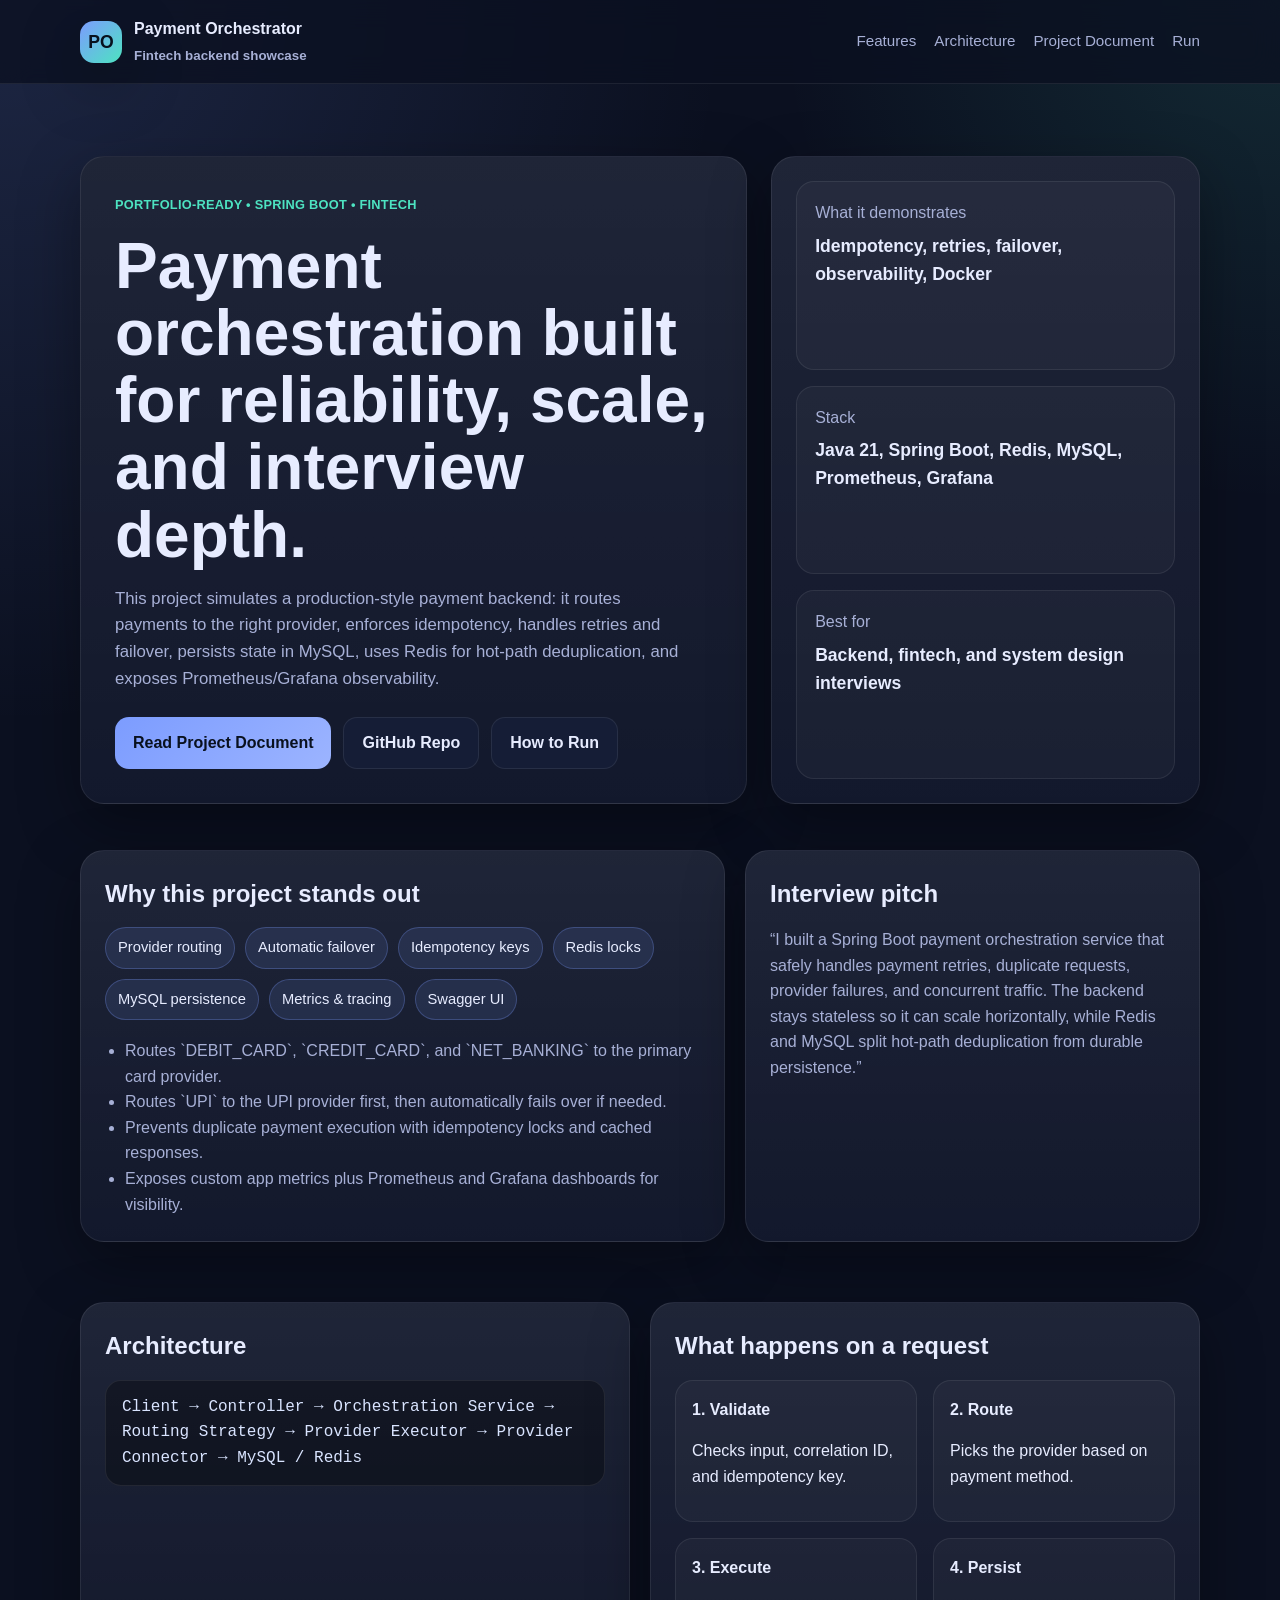
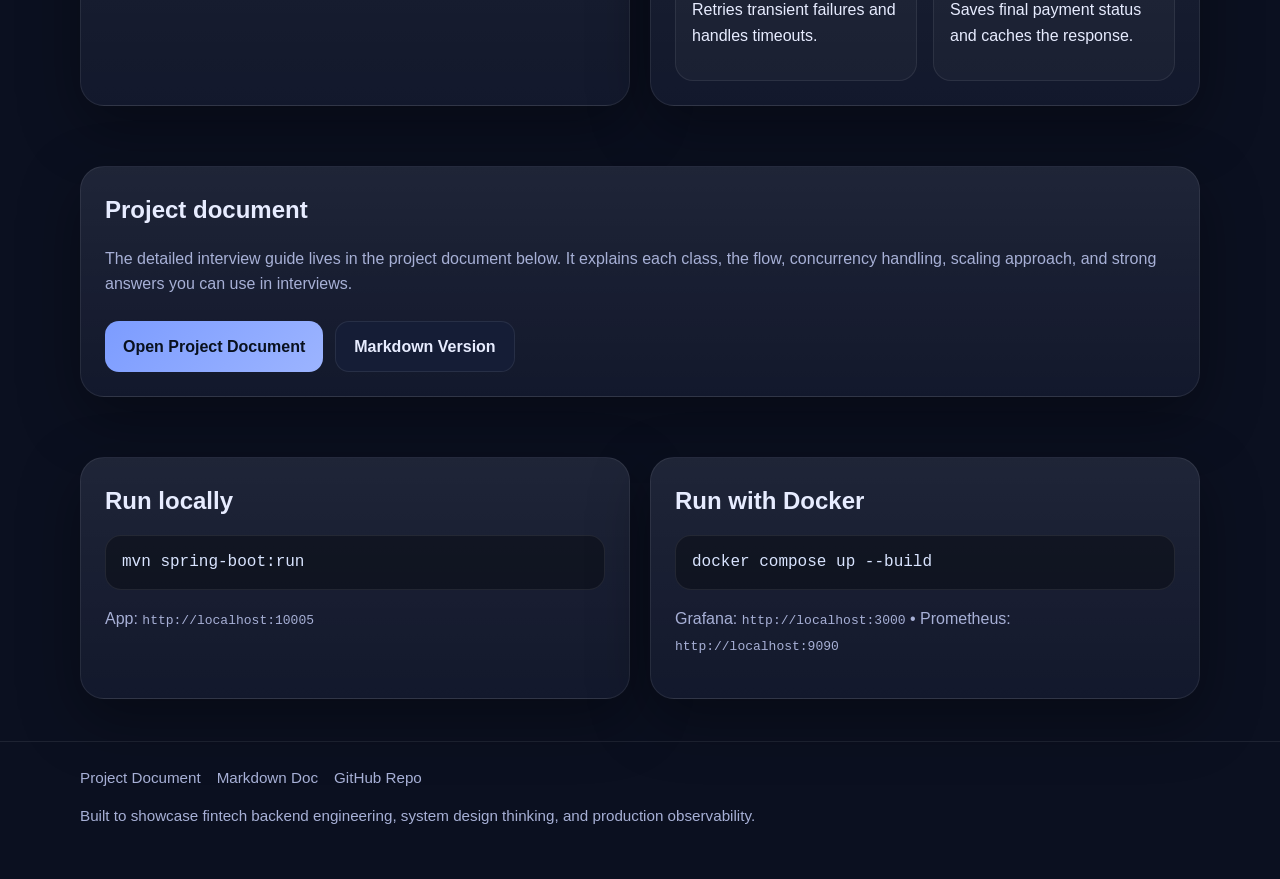
==== docs/index.html @ 06755f0e "changes" ====
<!doctype html>
<html lang="en">
  <head>
    <meta charset="utf-8" />
    <meta name="viewport" content="width=device-width, initial-scale=1" />
    <title>Payment Orchestrator | Spring Boot Fintech Backend</title>
    <meta
      name="description"
      content="A portfolio-ready payment orchestration backend with idempotency, routing, retries, Redis, MySQL, Prometheus, and Grafana." />
    <link rel="stylesheet" href="./assets/site.css" />
  </head>
  <body>
    <header class="topbar">
      <div class="container topbar-inner">
        <div class="brand">
          <div class="brand-badge">PO</div>
          <div>
            <div>Payment Orchestrator</div>
            <small style="color: var(--muted)">Fintech backend showcase</small>
          </div>
        </div>
        <nav class="nav">
          <a href="#features">Features</a>
          <a href="#architecture">Architecture</a>
          <a href="#document">Project Document</a>
          <a href="#run">Run</a>
        </nav>
      </div>
    </header>

    <main>
      <section class="hero">
        <div class="container hero-grid">
          <div class="hero-card">
            <div class="eyebrow">Portfolio-ready • Spring Boot • Fintech</div>
            <h1>
              Payment orchestration built for reliability, scale, and interview
              depth.
            </h1>
            <p class="lead">
              This project simulates a production-style payment backend: it
              routes payments to the right provider, enforces idempotency,
              handles retries and failover, persists state in MySQL, uses Redis
              for hot-path deduplication, and exposes Prometheus/Grafana
              observability.
            </p>
            <div class="cta-row">
              <a class="btn primary" href="./project-document.html"
                >Read Project Document</a
              >
              <a
                class="btn"
                href="https://github.com/<your-username>/payment-orchestrator"
                target="_blank"
                rel="noreferrer"
                >GitHub Repo</a
              >
              <a class="btn" href="#run">How to Run</a>
            </div>
          </div>
          <aside class="side-card metrics">
            <div class="metric">
              <span style="color: var(--muted)">What it demonstrates</span>
              <strong
                >Idempotency, retries, failover, observability, Docker</strong
              >
            </div>
            <div class="metric">
              <span style="color: var(--muted)">Stack</span>
              <strong
                >Java 21, Spring Boot, Redis, MySQL, Prometheus, Grafana</strong
              >
            </div>
            <div class="metric">
              <span style="color: var(--muted)">Best for</span>
              <strong>Backend, fintech, and system design interviews</strong>
            </div>
          </aside>
        </div>
      </section>

      <section class="section" id="features">
        <div class="container section-grid">
          <div class="section-card span-7">
            <h2>Why this project stands out</h2>
            <div class="pill-row">
              <span class="pill">Provider routing</span>
              <span class="pill">Automatic failover</span>
              <span class="pill">Idempotency keys</span>
              <span class="pill">Redis locks</span>
              <span class="pill">MySQL persistence</span>
              <span class="pill">Metrics & tracing</span>
              <span class="pill">Swagger UI</span>
            </div>
            <ul class="list" style="margin-top: 18px">
              <li>
                Routes `DEBIT_CARD`, `CREDIT_CARD`, and `NET_BANKING` to the
                primary card provider.
              </li>
              <li>
                Routes `UPI` to the UPI provider first, then automatically fails
                over if needed.
              </li>
              <li>
                Prevents duplicate payment execution with idempotency locks and
                cached responses.
              </li>
              <li>
                Exposes custom app metrics plus Prometheus and Grafana
                dashboards for visibility.
              </li>
            </ul>
          </div>
          <div class="section-card span-5">
            <h2>Interview pitch</h2>
            <p style="color: var(--muted); margin-top: 0">
              “I built a Spring Boot payment orchestration service that safely
              handles payment retries, duplicate requests, provider failures,
              and concurrent traffic. The backend stays stateless so it can
              scale horizontally, while Redis and MySQL split hot-path
              deduplication from durable persistence.”
            </p>
          </div>
        </div>
      </section>

      <section class="section" id="architecture">
        <div class="container section-grid">
          <div class="section-card span-6">
            <h2>Architecture</h2>
            <div class="code">
              Client → Controller → Orchestration Service → Routing Strategy →
              Provider Executor → Provider Connector → MySQL / Redis
            </div>
          </div>
          <div class="section-card span-6">
            <h2>What happens on a request</h2>
            <div class="grid-two">
              <div class="step">
                <h3>1. Validate</h3>
                <p>Checks input, correlation ID, and idempotency key.</p>
              </div>
              <div class="step">
                <h3>2. Route</h3>
                <p>Picks the provider based on payment method.</p>
              </div>
              <div class="step">
                <h3>3. Execute</h3>
                <p>Retries transient failures and handles timeouts.</p>
              </div>
              <div class="step">
                <h3>4. Persist</h3>
                <p>Saves final payment status and caches the response.</p>
              </div>
            </div>
          </div>
        </div>
      </section>

      <section class="section" id="document">
        <div class="container section-grid">
          <div class="section-card span-12">
            <h2>Project document</h2>
            <p style="color: var(--muted)">
              The detailed interview guide lives in the project document below.
              It explains each class, the flow, concurrency handling, scaling
              approach, and strong answers you can use in interviews.
            </p>
            <div class="cta-row">
              <a class="btn primary" href="./project-document.html"
                >Open Project Document</a
              >
              <a
                class="btn"
                href="./project-document.md"
                target="_blank"
                rel="noreferrer"
                >Markdown Version</a
              >
            </div>
          </div>
        </div>
      </section>

      <section class="section" id="run">
        <div class="container section-grid">
          <div class="section-card span-6">
            <h2>Run locally</h2>
            <div class="code">mvn spring-boot:run</div>
            <p style="color: var(--muted)">
              App: <code>http://localhost:10005</code>
            </p>
          </div>
          <div class="section-card span-6">
            <h2>Run with Docker</h2>
            <div class="code">docker compose up --build</div>
            <p style="color: var(--muted)">
              Grafana: <code>http://localhost:3000</code> • Prometheus:
              <code>http://localhost:9090</code>
            </p>
          </div>
        </div>
      </section>
    </main>

    <footer class="footer">
      <div class="container">
        <div class="footer-links">
          <a href="./project-document.html">Project Document</a>
          <a href="./project-document.md">Markdown Doc</a>
          <a
            href="https://github.com/<your-username>/payment-orchestrator"
            target="_blank"
            rel="noreferrer"
            >GitHub Repo</a
          >
        </div>
        <p style="margin-top: 14px">
          Built to showcase fintech backend engineering, system design thinking,
          and production observability.
        </p>
      </div>
    </footer>
  </body>
</html>
---- docs/assets/site.css ----
:root {
  color-scheme: dark;
  --bg: #0b1020;
  --panel: #11172b;
  --panel-2: #151d36;
  --text: #e7ecff;
  --muted: #a7b0d6;
  --accent: #7c9cff;
  --accent-2: #4de3c1;
  --border: rgba(255, 255, 255, 0.08);
  --shadow: 0 20px 60px rgba(0, 0, 0, 0.35);
}

* {
  box-sizing: border-box;
}

html {
  scroll-behavior: smooth;
}

body {
  margin: 0;
  font-family: Inter, Segoe UI, Arial, sans-serif;
  background:
    radial-gradient(circle at top left, rgba(124, 156, 255, 0.16), transparent 26%),
    radial-gradient(circle at top right, rgba(77, 227, 193, 0.12), transparent 18%),
    var(--bg);
  color: var(--text);
  line-height: 1.6;
}

a {
  color: inherit;
  text-decoration: none;
}

.container {
  width: min(1120px, calc(100% - 32px));
  margin: 0 auto;
}

.topbar {
  position: sticky;
  top: 0;
  z-index: 10;
  backdrop-filter: blur(14px);
  background: rgba(11, 16, 32, 0.78);
  border-bottom: 1px solid var(--border);
}

.topbar-inner {
  display: flex;
  justify-content: space-between;
  align-items: center;
  gap: 16px;
  padding: 16px 0;
}

.brand {
  display: flex;
  align-items: center;
  gap: 12px;
  font-weight: 800;
}

.brand-badge {
  width: 42px;
  height: 42px;
  border-radius: 14px;
  display: grid;
  place-items: center;
  background: linear-gradient(135deg, var(--accent), var(--accent-2));
  color: #07111d;
  font-size: 1.1rem;
  box-shadow: var(--shadow);
}

.nav {
  display: flex;
  gap: 18px;
  flex-wrap: wrap;
  justify-content: flex-end;
  color: var(--muted);
  font-size: 0.95rem;
}

.hero {
  padding: 72px 0 28px;
}

.hero-grid {
  display: grid;
  grid-template-columns: 1.4fr 0.9fr;
  gap: 24px;
  align-items: stretch;
}

.hero-card,
.side-card,
.section-card {
  background: linear-gradient(180deg, rgba(255,255,255,0.06), transparent 110%), var(--panel);
  border: 1px solid var(--border);
  border-radius: 24px;
  box-shadow: var(--shadow);
}

.hero-card {
  padding: 34px;
}

.eyebrow {
  display: inline-flex;
  gap: 10px;
  align-items: center;
  color: var(--accent-2);
  font-weight: 700;
  letter-spacing: 0.02em;
  text-transform: uppercase;
  font-size: 0.8rem;
}

h1 {
  margin: 16px 0 12px;
  font-size: clamp(2.4rem, 5vw, 4.8rem);
  line-height: 1.05;
}

.lead {
  font-size: 1.05rem;
  color: var(--muted);
  max-width: 62ch;
}

.cta-row {
  display: flex;
  flex-wrap: wrap;
  gap: 12px;
  margin-top: 24px;
}

.btn {
  display: inline-flex;
  align-items: center;
  justify-content: center;
  padding: 12px 18px;
  border-radius: 14px;
  border: 1px solid var(--border);
  background: var(--panel-2);
  color: var(--text);
  font-weight: 700;
}

.btn.primary {
  background: linear-gradient(135deg, var(--accent), #9cb4ff);
  color: #09111f;
  border: 0;
}

.metrics {
  display: grid;
  gap: 16px;
  padding: 24px;
}

.metric {
  padding: 18px;
  border-radius: 18px;
  background: rgba(255,255,255,0.03);
  border: 1px solid var(--border);
}

.metric strong {
  display: block;
  font-size: 1.1rem;
  margin-top: 6px;
}

.section {
  padding: 18px 0 42px;
}

.section-grid {
  display: grid;
  grid-template-columns: repeat(12, 1fr);
  gap: 20px;
}

.section-card {
  padding: 24px;
}

.span-7 { grid-column: span 7; }
.span-5 { grid-column: span 5; }
.span-6 { grid-column: span 6; }
.span-12 { grid-column: span 12; }

.section h2 {
  margin: 0 0 14px;
  font-size: 1.5rem;
}

.pill-row {
  display: flex;
  flex-wrap: wrap;
  gap: 10px;
}

.pill {
  padding: 8px 12px;
  border-radius: 999px;
  background: rgba(124,156,255,0.12);
  border: 1px solid rgba(124,156,255,0.28);
  color: var(--text);
  font-size: 0.92rem;
}

.list {
  margin: 0;
  padding-left: 20px;
  color: var(--muted);
}

.grid-two {
  display: grid;
  grid-template-columns: repeat(2, minmax(0, 1fr));
  gap: 16px;
}

.step {
  padding: 16px;
  border: 1px solid var(--border);
  border-radius: 18px;
  background: rgba(255,255,255,0.03);
}

.step h3 {
  margin: 0 0 8px;
  font-size: 1rem;
}

.code {
  font-family: Consolas, Monaco, monospace;
  background: rgba(0,0,0,0.32);
  border: 1px solid var(--border);
  padding: 14px 16px;
  border-radius: 16px;
  overflow-x: auto;
  color: #d9e4ff;
}

.footer {
  border-top: 1px solid var(--border);
  color: var(--muted);
  padding: 24px 0 36px;
  font-size: 0.95rem;
}

.footer-links {
  display: flex;
  flex-wrap: wrap;
  gap: 16px;
}

@media (max-width: 920px) {
  .hero-grid,
  .section-grid,
  .grid-two {
    grid-template-columns: 1fr;
  }

  .span-7,
  .span-5,
  .span-6,
  .span-12 {
    grid-column: span 1;
  }

  .topbar-inner {
    flex-direction: column;
    align-items: flex-start;
  }
}
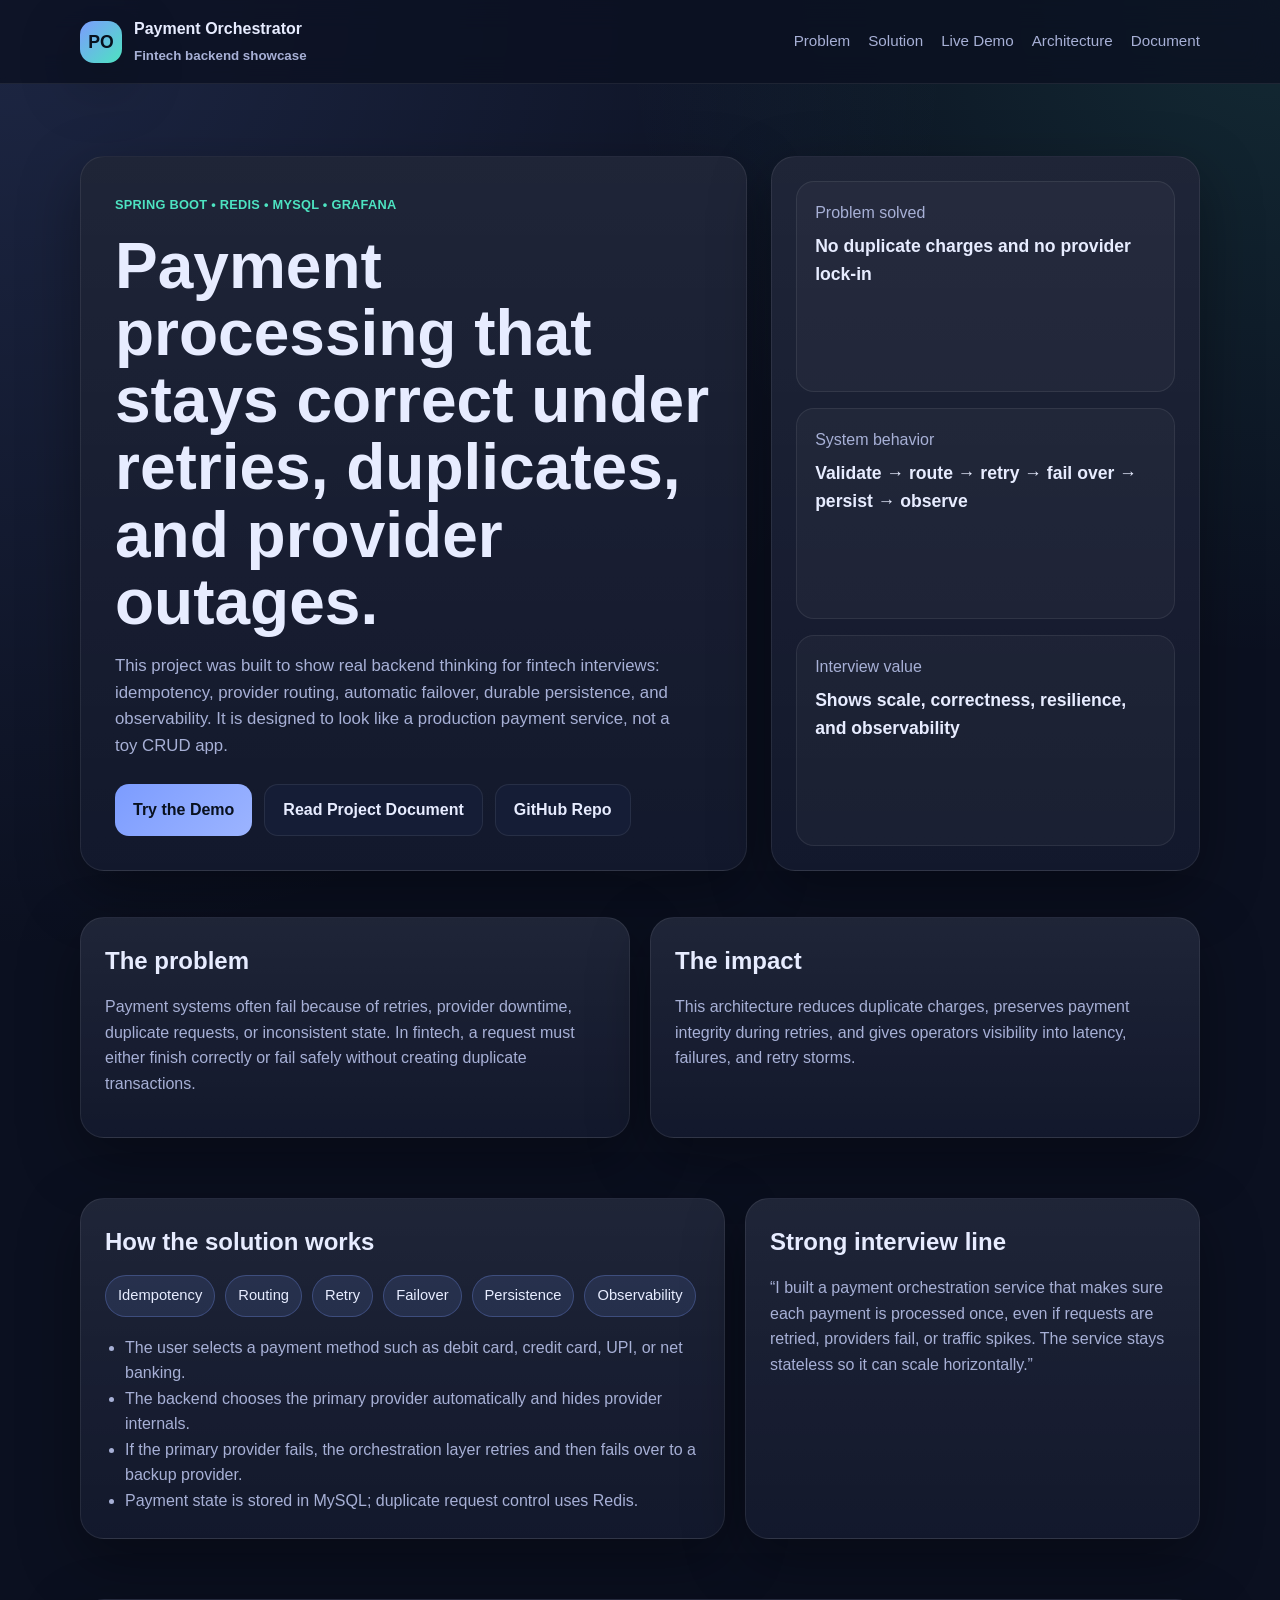
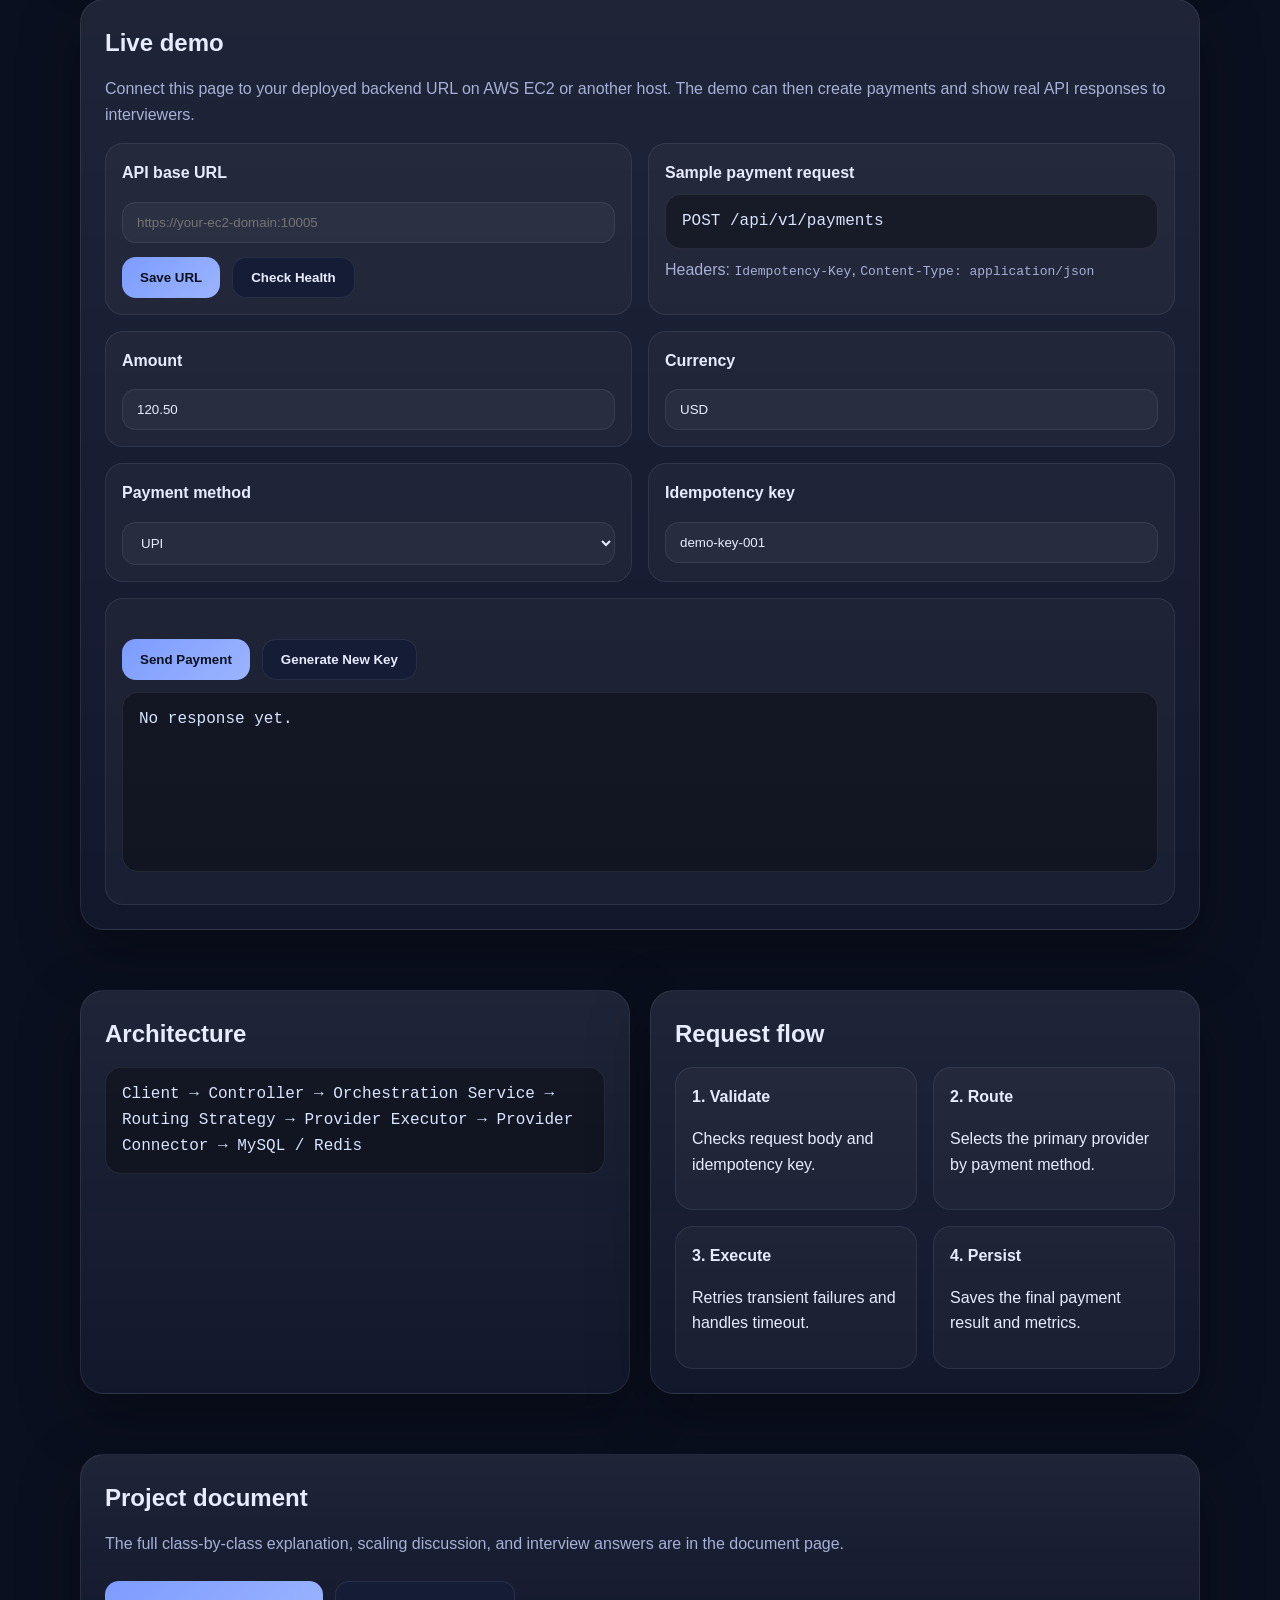
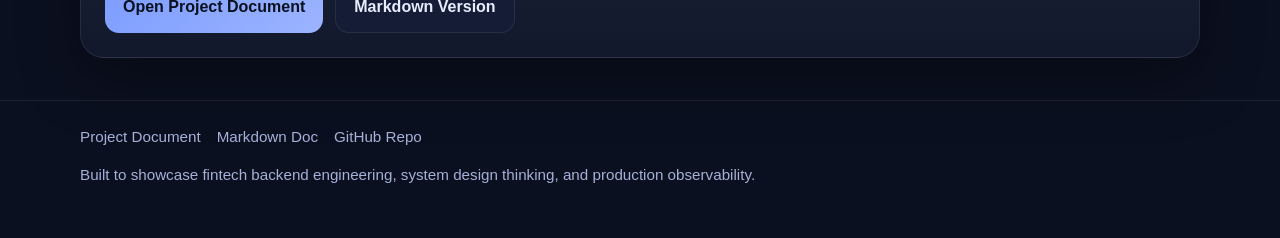
==== commit 9eb122e9: "Ui improved" ====
--- a/docs/index.html
+++ b/docs/index.html
@@ -3,11 +3,13 @@
   <head>
     <meta charset="utf-8" />
     <meta name="viewport" content="width=device-width, initial-scale=1" />
-    <title>Payment Orchestrator | Spring Boot Fintech Backend</title>
+    <title>Payment Orchestrator | Fintech Backend Showcase</title>
     <meta
       name="description"
-      content="A portfolio-ready payment orchestration backend with idempotency, routing, retries, Redis, MySQL, Prometheus, and Grafana." />
+      content="A portfolio-ready payment orchestration backend that solves duplicate payments, provider failures, and scalable transaction processing."
+    />
     <link rel="stylesheet" href="./assets/site.css" />
+    <script defer src="./assets/app.js"></script>
   </head>
   <body>
     <header class="topbar">
@@ -20,10 +22,11 @@
           </div>
         </div>
         <nav class="nav">
-          <a href="#features">Features</a>
+          <a href="#problem">Problem</a>
+          <a href="#solution">Solution</a>
+          <a href="#live-demo">Live Demo</a>
           <a href="#architecture">Architecture</a>
-          <a href="#document">Project Document</a>
-          <a href="#run">Run</a>
+          <a href="#document">Document</a>
         </nav>
       </div>
     </header>
@@ -32,94 +35,146 @@
       <section class="hero">
         <div class="container hero-grid">
           <div class="hero-card">
-            <div class="eyebrow">Portfolio-ready • Spring Boot • Fintech</div>
-            <h1>
-              Payment orchestration built for reliability, scale, and interview
-              depth.
-            </h1>
+            <div class="eyebrow">Spring Boot • Redis • MySQL • Grafana</div>
+            <h1>Payment processing that stays correct under retries, duplicates, and provider outages.</h1>
             <p class="lead">
-              This project simulates a production-style payment backend: it
-              routes payments to the right provider, enforces idempotency,
-              handles retries and failover, persists state in MySQL, uses Redis
-              for hot-path deduplication, and exposes Prometheus/Grafana
-              observability.
+              This project was built to show real backend thinking for fintech interviews: idempotency, provider routing,
+              automatic failover, durable persistence, and observability. It is designed to look like a production payment
+              service, not a toy CRUD app.
             </p>
             <div class="cta-row">
-              <a class="btn primary" href="./project-document.html"
-                >Read Project Document</a
-              >
-              <a
-                class="btn"
-                href="https://github.com/<your-username>/payment-orchestrator"
-                target="_blank"
-                rel="noreferrer"
-                >GitHub Repo</a
-              >
-              <a class="btn" href="#run">How to Run</a>
+              <a class="btn primary" href="#live-demo">Try the Demo</a>
+              <a class="btn" href="./project-document.html">Read Project Document</a>
+              <a class="btn" href="https://github.com/lalitbodana236/Payment-Orchestrator" target="_blank" rel="noreferrer">GitHub Repo</a>
             </div>
           </div>
           <aside class="side-card metrics">
             <div class="metric">
-              <span style="color: var(--muted)">What it demonstrates</span>
-              <strong
-                >Idempotency, retries, failover, observability, Docker</strong
-              >
+              <span style="color: var(--muted)">Problem solved</span>
+              <strong>No duplicate charges and no provider lock-in</strong>
             </div>
             <div class="metric">
-              <span style="color: var(--muted)">Stack</span>
-              <strong
-                >Java 21, Spring Boot, Redis, MySQL, Prometheus, Grafana</strong
-              >
+              <span style="color: var(--muted)">System behavior</span>
+              <strong>Validate → route → retry → fail over → persist → observe</strong>
             </div>
             <div class="metric">
-              <span style="color: var(--muted)">Best for</span>
-              <strong>Backend, fintech, and system design interviews</strong>
+              <span style="color: var(--muted)">Interview value</span>
+              <strong>Shows scale, correctness, resilience, and observability</strong>
             </div>
           </aside>
         </div>
       </section>
 
-      <section class="section" id="features">
+      <section class="section" id="problem">
+        <div class="container section-grid">
+          <div class="section-card span-6">
+            <h2>The problem</h2>
+            <p style="color: var(--muted); margin-top: 0">
+              Payment systems often fail because of retries, provider downtime, duplicate requests, or inconsistent state.
+              In fintech, a request must either finish correctly or fail safely without creating duplicate transactions.
+            </p>
+          </div>
+          <div class="section-card span-6">
+            <h2>The impact</h2>
+            <p style="color: var(--muted); margin-top: 0">
+              This architecture reduces duplicate charges, preserves payment integrity during retries, and gives operators
+              visibility into latency, failures, and retry storms.
+            </p>
+          </div>
+        </div>
+      </section>
+
+      <section class="section" id="solution">
         <div class="container section-grid">
           <div class="section-card span-7">
-            <h2>Why this project stands out</h2>
+            <h2>How the solution works</h2>
             <div class="pill-row">
-              <span class="pill">Provider routing</span>
-              <span class="pill">Automatic failover</span>
-              <span class="pill">Idempotency keys</span>
-              <span class="pill">Redis locks</span>
-              <span class="pill">MySQL persistence</span>
-              <span class="pill">Metrics & tracing</span>
-              <span class="pill">Swagger UI</span>
+              <span class="pill">Idempotency</span>
+              <span class="pill">Routing</span>
+              <span class="pill">Retry</span>
+              <span class="pill">Failover</span>
+              <span class="pill">Persistence</span>
+              <span class="pill">Observability</span>
             </div>
             <ul class="list" style="margin-top: 18px">
-              <li>
-                Routes `DEBIT_CARD`, `CREDIT_CARD`, and `NET_BANKING` to the
-                primary card provider.
-              </li>
-              <li>
-                Routes `UPI` to the UPI provider first, then automatically fails
-                over if needed.
-              </li>
-              <li>
-                Prevents duplicate payment execution with idempotency locks and
-                cached responses.
-              </li>
-              <li>
-                Exposes custom app metrics plus Prometheus and Grafana
-                dashboards for visibility.
-              </li>
+              <li>The user selects a payment method such as debit card, credit card, UPI, or net banking.</li>
+              <li>The backend chooses the primary provider automatically and hides provider internals.</li>
+              <li>If the primary provider fails, the orchestration layer retries and then fails over to a backup provider.</li>
+              <li>Payment state is stored in MySQL; duplicate request control uses Redis.</li>
             </ul>
           </div>
           <div class="section-card span-5">
-            <h2>Interview pitch</h2>
-            <p style="color: var(--muted); margin-top: 0">
-              “I built a Spring Boot payment orchestration service that safely
-              handles payment retries, duplicate requests, provider failures,
-              and concurrent traffic. The backend stays stateless so it can
-              scale horizontally, while Redis and MySQL split hot-path
-              deduplication from durable persistence.”
-            </p>
+            <h2>Strong interview line</h2>
+            <p style="color: var(--muted); margin-top: 0">
+              “I built a payment orchestration service that makes sure each payment is processed once, even if requests are
+              retried, providers fail, or traffic spikes. The service stays stateless so it can scale horizontally.”
+            </p>
+          </div>
+        </div>
+      </section>
+
+      <section class="section" id="live-demo">
+        <div class="container section-grid">
+          <div class="section-card span-12">
+            <h2>Live demo</h2>
+            <p style="color: var(--muted); margin-top: 0">
+              Connect this page to your deployed backend URL on AWS EC2 or another host. The demo can then create payments
+              and show real API responses to interviewers.
+            </p>
+            <div class="grid-two" style="margin-top: 16px">
+              <div class="step">
+                <h3>API base URL</h3>
+                <input
+                  id="apiBaseUrl"
+                  type="url"
+                  placeholder="https://your-ec2-domain:10005"
+                  style="width: 100%; margin-top: 8px; padding: 12px 14px; border-radius: 14px; border: 1px solid var(--border); background: rgba(255,255,255,0.04); color: var(--text);"
+                />
+                <div class="cta-row" style="margin-top: 14px">
+                  <button class="btn primary" id="saveBaseUrl" type="button">Save URL</button>
+                  <button class="btn" id="checkHealth" type="button">Check Health</button>
+                </div>
+              </div>
+              <div class="step">
+                <h3>Sample payment request</h3>
+                <div class="code" style="margin-top: 8px">POST /api/v1/payments</div>
+                <div style="color: var(--muted); margin-top: 8px">
+                  Headers: <code>Idempotency-Key</code>, <code>Content-Type: application/json</code>
+                </div>
+              </div>
+            </div>
+
+            <form id="paymentForm" class="grid-two" style="margin-top: 16px">
+              <div class="step">
+                <h3>Amount</h3>
+                <input id="amount" type="number" step="0.01" min="0.01" value="120.50" style="width: 100%; margin-top: 8px; padding: 12px 14px; border-radius: 14px; border: 1px solid var(--border); background: rgba(255,255,255,0.04); color: var(--text);" />
+              </div>
+              <div class="step">
+                <h3>Currency</h3>
+                <input id="currency" type="text" value="USD" maxlength="3" style="width: 100%; margin-top: 8px; padding: 12px 14px; border-radius: 14px; border: 1px solid var(--border); background: rgba(255,255,255,0.04); color: var(--text);" />
+              </div>
+              <div class="step">
+                <h3>Payment method</h3>
+                <select id="paymentMethod" style="width: 100%; margin-top: 8px; padding: 12px 14px; border-radius: 14px; border: 1px solid var(--border); background: rgba(255,255,255,0.04); color: var(--text);">
+                  <option>DEBIT_CARD</option>
+                  <option>CREDIT_CARD</option>
+                  <option selected>UPI</option>
+                  <option>NET_BANKING</option>
+                </select>
+              </div>
+              <div class="step">
+                <h3>Idempotency key</h3>
+                <input id="idempotencyKey" type="text" value="demo-key-001" style="width: 100%; margin-top: 8px; padding: 12px 14px; border-radius: 14px; border: 1px solid var(--border); background: rgba(255,255,255,0.04); color: var(--text);" />
+              </div>
+              <div class="step" style="grid-column: span 2">
+                <div class="cta-row">
+                  <button class="btn primary" type="submit">Send Payment</button>
+                  <button class="btn" id="fillUuid" type="button">Generate New Key</button>
+                </div>
+                <div id="statusMessage" style="margin-top: 12px; color: var(--muted)"></div>
+                <pre id="responseBox" class="code" style="margin-top: 12px; min-height: 180px;">No response yet.</pre>
+              </div>
+            </form>
           </div>
         </div>
       </section>
@@ -128,30 +183,15 @@
         <div class="container section-grid">
           <div class="section-card span-6">
             <h2>Architecture</h2>
-            <div class="code">
-              Client → Controller → Orchestration Service → Routing Strategy →
-              Provider Executor → Provider Connector → MySQL / Redis
-            </div>
-          </div>
-          <div class="section-card span-6">
-            <h2>What happens on a request</h2>
+            <div class="code">Client → Controller → Orchestration Service → Routing Strategy → Provider Executor → Provider Connector → MySQL / Redis</div>
+          </div>
+          <div class="section-card span-6">
+            <h2>Request flow</h2>
             <div class="grid-two">
-              <div class="step">
-                <h3>1. Validate</h3>
-                <p>Checks input, correlation ID, and idempotency key.</p>
-              </div>
-              <div class="step">
-                <h3>2. Route</h3>
-                <p>Picks the provider based on payment method.</p>
-              </div>
-              <div class="step">
-                <h3>3. Execute</h3>
-                <p>Retries transient failures and handles timeouts.</p>
-              </div>
-              <div class="step">
-                <h3>4. Persist</h3>
-                <p>Saves final payment status and caches the response.</p>
-              </div>
+              <div class="step"><h3>1. Validate</h3><p>Checks request body and idempotency key.</p></div>
+              <div class="step"><h3>2. Route</h3><p>Selects the primary provider by payment method.</p></div>
+              <div class="step"><h3>3. Execute</h3><p>Retries transient failures and handles timeout.</p></div>
+              <div class="step"><h3>4. Persist</h3><p>Saves the final payment result and metrics.</p></div>
             </div>
           </div>
         </div>
@@ -161,43 +201,13 @@
         <div class="container section-grid">
           <div class="section-card span-12">
             <h2>Project document</h2>
-            <p style="color: var(--muted)">
-              The detailed interview guide lives in the project document below.
-              It explains each class, the flow, concurrency handling, scaling
-              approach, and strong answers you can use in interviews.
+            <p style="color: var(--muted); margin-top: 0">
+              The full class-by-class explanation, scaling discussion, and interview answers are in the document page.
             </p>
             <div class="cta-row">
-              <a class="btn primary" href="./project-document.html"
-                >Open Project Document</a
-              >
-              <a
-                class="btn"
-                href="./project-document.md"
-                target="_blank"
-                rel="noreferrer"
-                >Markdown Version</a
-              >
-            </div>
-          </div>
-        </div>
-      </section>
-
-      <section class="section" id="run">
-        <div class="container section-grid">
-          <div class="section-card span-6">
-            <h2>Run locally</h2>
-            <div class="code">mvn spring-boot:run</div>
-            <p style="color: var(--muted)">
-              App: <code>http://localhost:10005</code>
-            </p>
-          </div>
-          <div class="section-card span-6">
-            <h2>Run with Docker</h2>
-            <div class="code">docker compose up --build</div>
-            <p style="color: var(--muted)">
-              Grafana: <code>http://localhost:3000</code> • Prometheus:
-              <code>http://localhost:9090</code>
-            </p>
+              <a class="btn primary" href="./project-document.html">Open Project Document</a>
+              <a class="btn" href="./project-document.md" target="_blank" rel="noreferrer">Markdown Version</a>
+            </div>
           </div>
         </div>
       </section>
@@ -208,17 +218,9 @@
         <div class="footer-links">
           <a href="./project-document.html">Project Document</a>
           <a href="./project-document.md">Markdown Doc</a>
-          <a
-            href="https://github.com/<your-username>/payment-orchestrator"
-            target="_blank"
-            rel="noreferrer"
-            >GitHub Repo</a
-          >
-        </div>
-        <p style="margin-top: 14px">
-          Built to showcase fintech backend engineering, system design thinking,
-          and production observability.
-        </p>
+          <a href="https://github.com/lalitbodana236/Payment-Orchestrator" target="_blank" rel="noreferrer">GitHub Repo</a>
+        </div>
+        <p style="margin-top: 14px">Built to showcase fintech backend engineering, system design thinking, and production observability.</p>
       </div>
     </footer>
   </body>
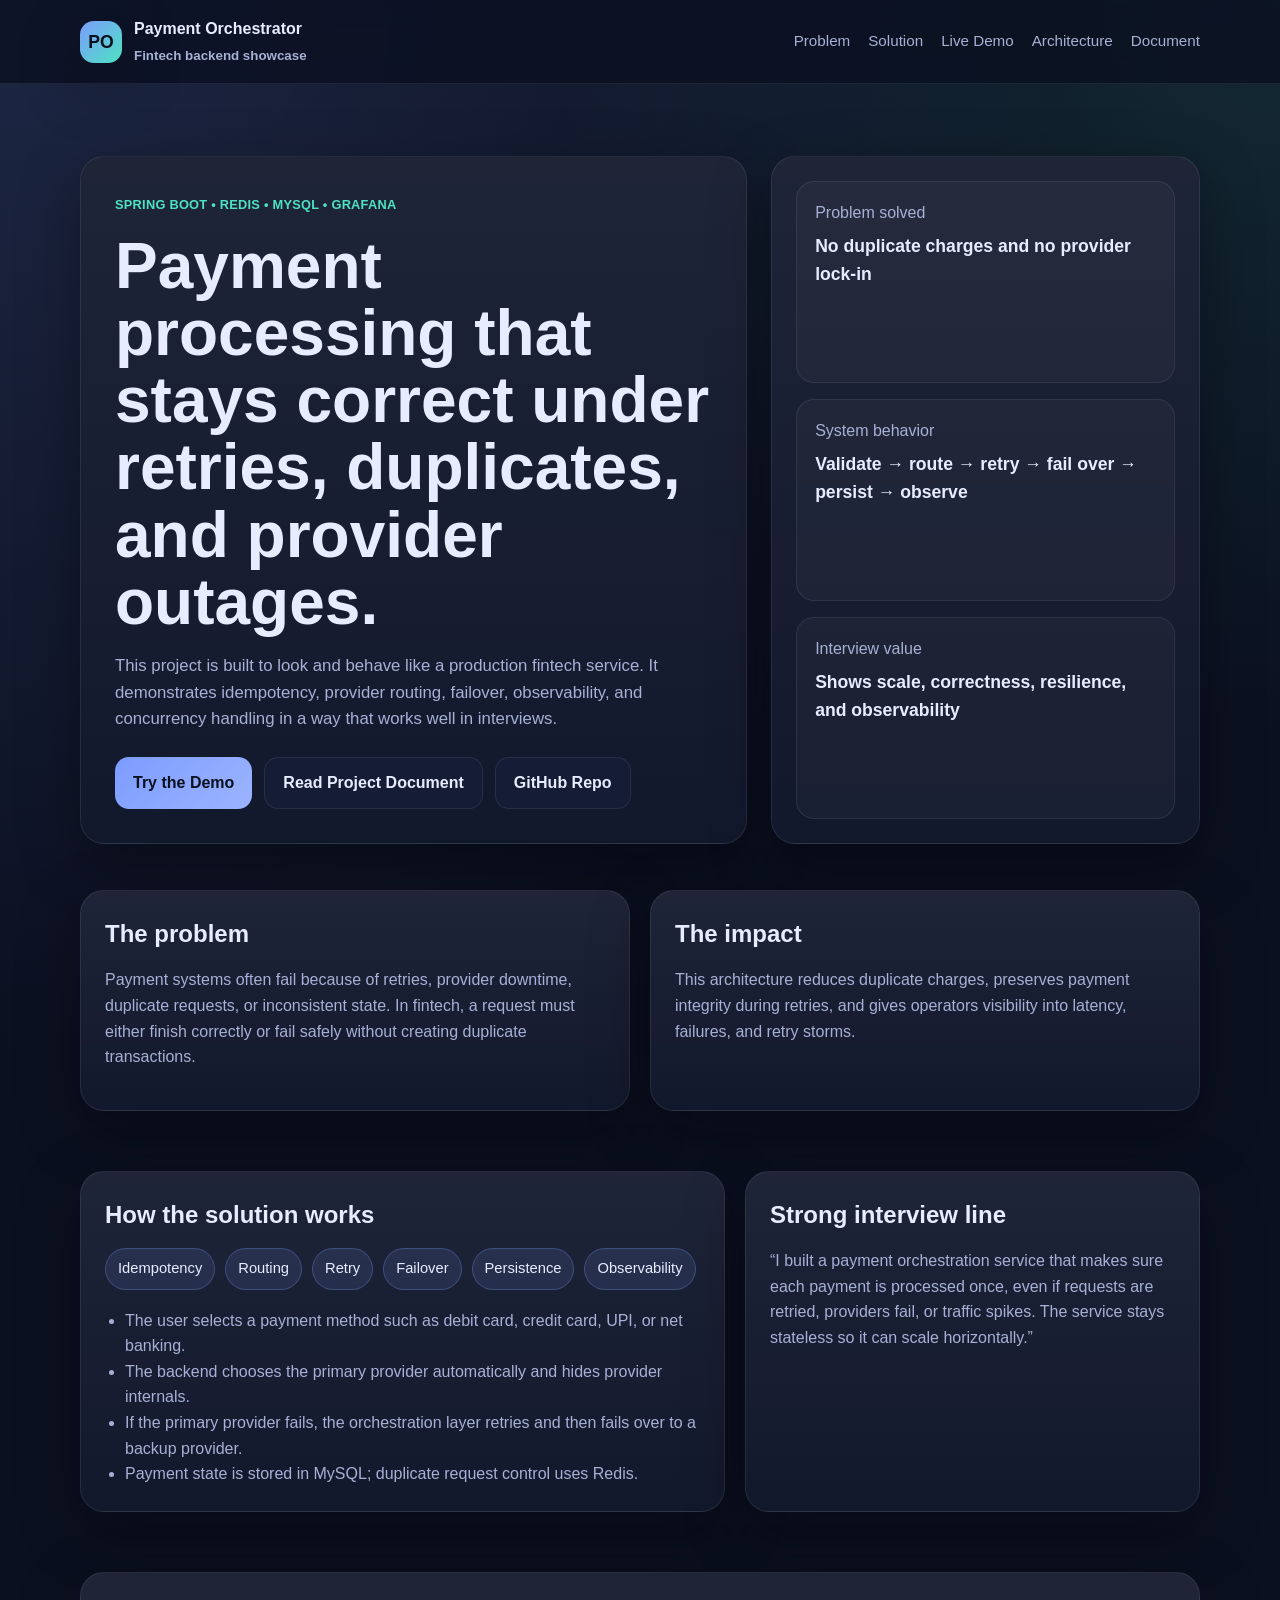
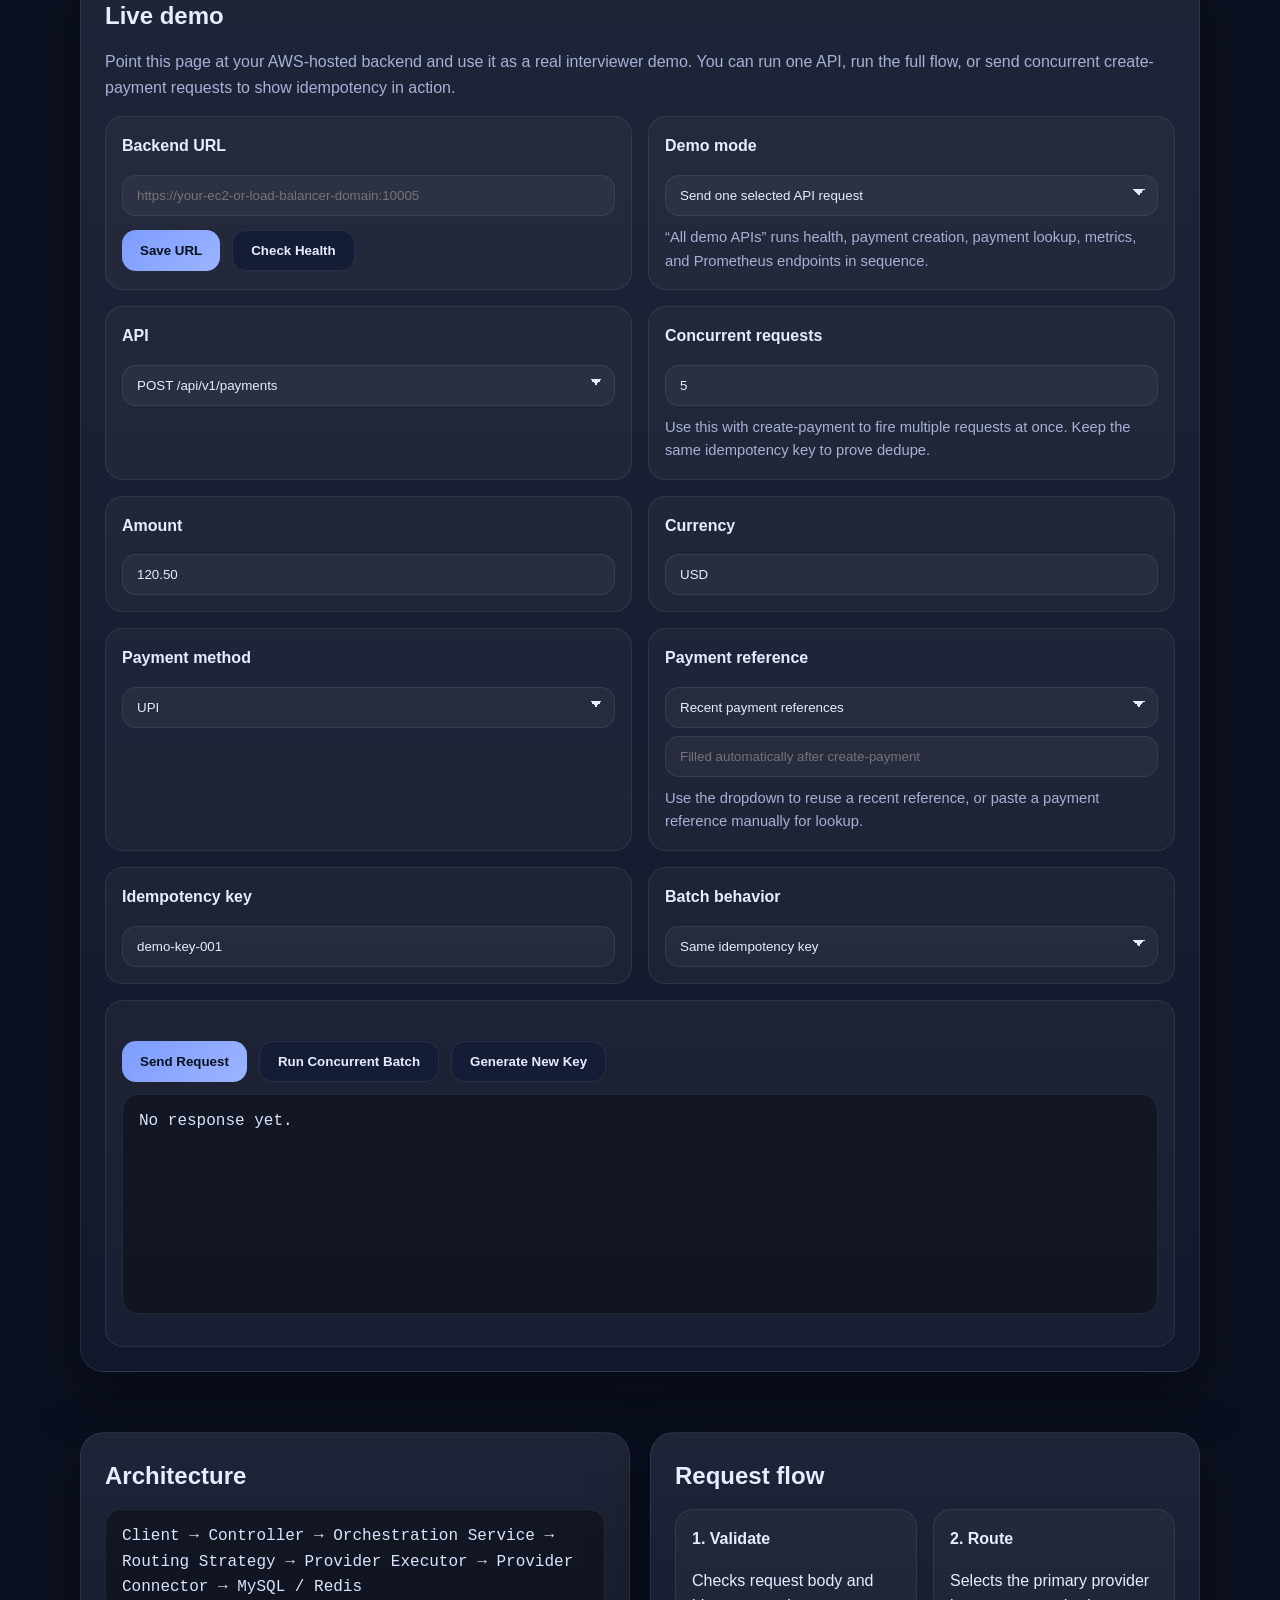
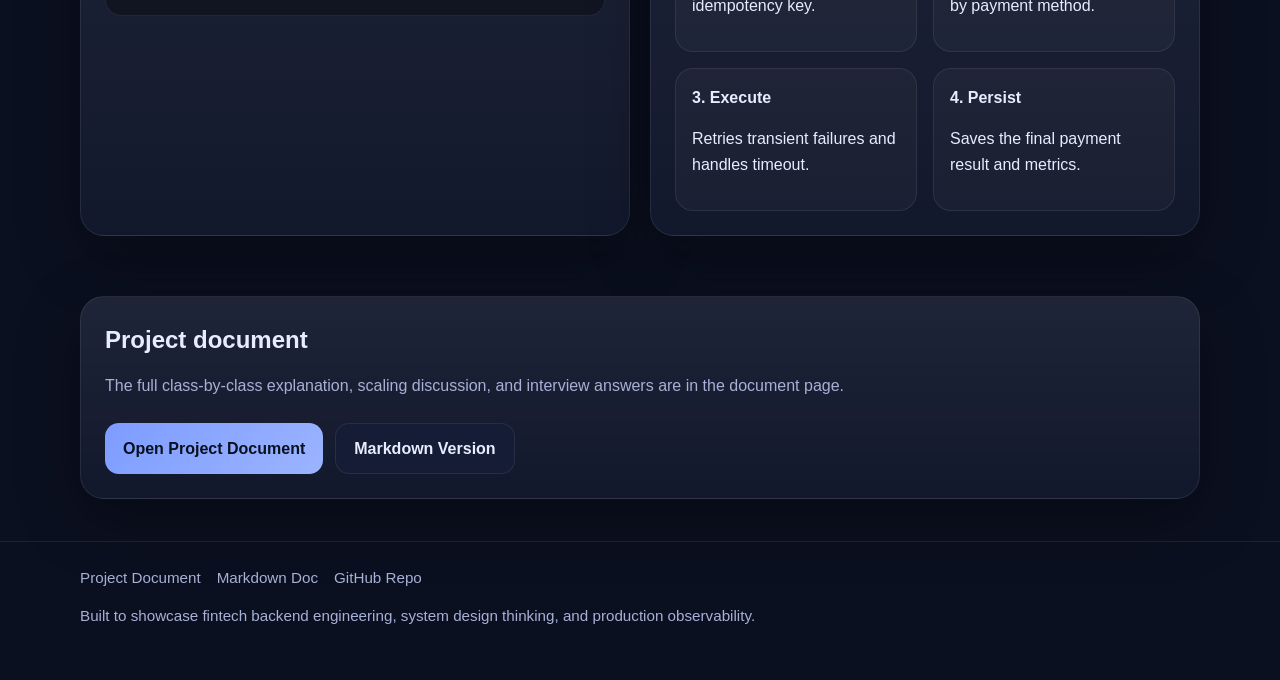
==== commit 372b91bf: "new UI changes for demo done" ====
--- a/docs/index.html
+++ b/docs/index.html
@@ -6,7 +6,7 @@
     <title>Payment Orchestrator | Fintech Backend Showcase</title>
     <meta
       name="description"
-      content="A portfolio-ready payment orchestration backend that solves duplicate payments, provider failures, and scalable transaction processing."
+      content="A portfolio-ready payment orchestration backend that demonstrates idempotency, routing, concurrency, failover, and observability."
     />
     <link rel="stylesheet" href="./assets/site.css" />
     <script defer src="./assets/app.js"></script>
@@ -18,7 +18,7 @@
           <div class="brand-badge">PO</div>
           <div>
             <div>Payment Orchestrator</div>
-            <small style="color: var(--muted)">Fintech backend showcase</small>
+            <small class="muted">Fintech backend showcase</small>
           </div>
         </div>
         <nav class="nav">
@@ -38,9 +38,8 @@
             <div class="eyebrow">Spring Boot • Redis • MySQL • Grafana</div>
             <h1>Payment processing that stays correct under retries, duplicates, and provider outages.</h1>
             <p class="lead">
-              This project was built to show real backend thinking for fintech interviews: idempotency, provider routing,
-              automatic failover, durable persistence, and observability. It is designed to look like a production payment
-              service, not a toy CRUD app.
+              This project is built to look and behave like a production fintech service. It demonstrates idempotency,
+              provider routing, failover, observability, and concurrency handling in a way that works well in interviews.
             </p>
             <div class="cta-row">
               <a class="btn primary" href="#live-demo">Try the Demo</a>
@@ -50,15 +49,15 @@
           </div>
           <aside class="side-card metrics">
             <div class="metric">
-              <span style="color: var(--muted)">Problem solved</span>
+              <span class="muted">Problem solved</span>
               <strong>No duplicate charges and no provider lock-in</strong>
             </div>
             <div class="metric">
-              <span style="color: var(--muted)">System behavior</span>
+              <span class="muted">System behavior</span>
               <strong>Validate → route → retry → fail over → persist → observe</strong>
             </div>
             <div class="metric">
-              <span style="color: var(--muted)">Interview value</span>
+              <span class="muted">Interview value</span>
               <strong>Shows scale, correctness, resilience, and observability</strong>
             </div>
           </aside>
@@ -69,14 +68,14 @@
         <div class="container section-grid">
           <div class="section-card span-6">
             <h2>The problem</h2>
-            <p style="color: var(--muted); margin-top: 0">
+            <p class="muted" style="margin-top: 0">
               Payment systems often fail because of retries, provider downtime, duplicate requests, or inconsistent state.
               In fintech, a request must either finish correctly or fail safely without creating duplicate transactions.
             </p>
           </div>
           <div class="section-card span-6">
             <h2>The impact</h2>
-            <p style="color: var(--muted); margin-top: 0">
+            <p class="muted" style="margin-top: 0">
               This architecture reduces duplicate charges, preserves payment integrity during retries, and gives operators
               visibility into latency, failures, and retry storms.
             </p>
@@ -105,7 +104,7 @@
           </div>
           <div class="section-card span-5">
             <h2>Strong interview line</h2>
-            <p style="color: var(--muted); margin-top: 0">
+            <p class="muted" style="margin-top: 0">
               “I built a payment orchestration service that makes sure each payment is processed once, even if requests are
               retried, providers fail, or traffic spikes. The service stays stateless so it can scale horizontally.”
             </p>
@@ -117,62 +116,110 @@
         <div class="container section-grid">
           <div class="section-card span-12">
             <h2>Live demo</h2>
-            <p style="color: var(--muted); margin-top: 0">
-              Connect this page to your deployed backend URL on AWS EC2 or another host. The demo can then create payments
-              and show real API responses to interviewers.
-            </p>
-            <div class="grid-two" style="margin-top: 16px">
-              <div class="step">
-                <h3>API base URL</h3>
+            <p class="muted" style="margin-top: 0">
+              Point this page at your AWS-hosted backend and use it as a real interviewer demo. You can run one API,
+              run the full flow, or send concurrent create-payment requests to show idempotency in action.
+            </p>
+
+            <div class="demo-intro-grid" style="margin-top: 16px">
+              <div class="step">
+                <h3>Backend URL</h3>
                 <input
                   id="apiBaseUrl"
                   type="url"
-                  placeholder="https://your-ec2-domain:10005"
-                  style="width: 100%; margin-top: 8px; padding: 12px 14px; border-radius: 14px; border: 1px solid var(--border); background: rgba(255,255,255,0.04); color: var(--text);"
+                  placeholder="https://your-ec2-or-load-balancer-domain:10005"
+                  class="form-control"
                 />
                 <div class="cta-row" style="margin-top: 14px">
                   <button class="btn primary" id="saveBaseUrl" type="button">Save URL</button>
                   <button class="btn" id="checkHealth" type="button">Check Health</button>
                 </div>
               </div>
-              <div class="step">
-                <h3>Sample payment request</h3>
-                <div class="code" style="margin-top: 8px">POST /api/v1/payments</div>
-                <div style="color: var(--muted); margin-top: 8px">
-                  Headers: <code>Idempotency-Key</code>, <code>Content-Type: application/json</code>
-                </div>
-              </div>
-            </div>
-
-            <form id="paymentForm" class="grid-two" style="margin-top: 16px">
+
+              <div class="step">
+                <h3>Demo mode</h3>
+                <select id="demoMode" class="form-control">
+                  <option value="single" selected>Send one selected API request</option>
+                  <option value="all">Run all demo APIs</option>
+                </select>
+                <p class="muted small-copy">
+                  “All demo APIs” runs health, payment creation, payment lookup, metrics, and Prometheus endpoints in sequence.
+                </p>
+              </div>
+            </div>
+
+            <form id="demoForm" class="demo-form-grid" style="margin-top: 16px">
+              <div class="step">
+                <h3>API</h3>
+                <select id="endpointType" class="form-control">
+                  <option value="health">GET /actuator/health</option>
+                  <option value="create-payment" selected>POST /api/v1/payments</option>
+                  <option value="get-payment">GET /api/v1/payments/{paymentReference}</option>
+                  <option value="metrics">GET /api/v1/observability/metrics</option>
+                  <option value="prometheus">GET /actuator/prometheus</option>
+                </select>
+              </div>
+
+              <div class="step">
+                <h3>Concurrent requests</h3>
+                <input id="concurrencyCount" type="number" min="1" max="25" value="5" class="form-control" />
+                <p class="muted small-copy">
+                  Use this with create-payment to fire multiple requests at once. Keep the same idempotency key to prove dedupe.
+                </p>
+              </div>
+
               <div class="step">
                 <h3>Amount</h3>
-                <input id="amount" type="number" step="0.01" min="0.01" value="120.50" style="width: 100%; margin-top: 8px; padding: 12px 14px; border-radius: 14px; border: 1px solid var(--border); background: rgba(255,255,255,0.04); color: var(--text);" />
-              </div>
+                <input id="amount" type="number" step="0.01" min="0.01" value="120.50" class="form-control" />
+              </div>
+
               <div class="step">
                 <h3>Currency</h3>
-                <input id="currency" type="text" value="USD" maxlength="3" style="width: 100%; margin-top: 8px; padding: 12px 14px; border-radius: 14px; border: 1px solid var(--border); background: rgba(255,255,255,0.04); color: var(--text);" />
-              </div>
+                <input id="currency" type="text" value="USD" maxlength="3" class="form-control" />
+              </div>
+
               <div class="step">
                 <h3>Payment method</h3>
-                <select id="paymentMethod" style="width: 100%; margin-top: 8px; padding: 12px 14px; border-radius: 14px; border: 1px solid var(--border); background: rgba(255,255,255,0.04); color: var(--text);">
+                <select id="paymentMethod" class="form-control">
                   <option>DEBIT_CARD</option>
                   <option>CREDIT_CARD</option>
                   <option selected>UPI</option>
                   <option>NET_BANKING</option>
                 </select>
               </div>
+
+              <div class="step">
+                <h3>Payment reference</h3>
+                <select id="recentPaymentReference" class="form-control">
+                  <option value="">Recent payment references</option>
+                </select>
+                <input id="paymentReference" type="text" placeholder="Filled automatically after create-payment" class="form-control" />
+                <p class="muted small-copy">
+                  Use the dropdown to reuse a recent reference, or paste a payment reference manually for lookup.
+                </p>
+              </div>
+
               <div class="step">
                 <h3>Idempotency key</h3>
-                <input id="idempotencyKey" type="text" value="demo-key-001" style="width: 100%; margin-top: 8px; padding: 12px 14px; border-radius: 14px; border: 1px solid var(--border); background: rgba(255,255,255,0.04); color: var(--text);" />
-              </div>
-              <div class="step" style="grid-column: span 2">
+                <input id="idempotencyKey" type="text" value="demo-key-001" class="form-control" />
+              </div>
+
+              <div class="step">
+                <h3>Batch behavior</h3>
+                <select id="batchMode" class="form-control">
+                  <option value="same-key" selected>Same idempotency key</option>
+                  <option value="unique-keys">Unique idempotency keys</option>
+                </select>
+              </div>
+
+              <div class="step demo-actions">
                 <div class="cta-row">
-                  <button class="btn primary" type="submit">Send Payment</button>
+                  <button class="btn primary" type="submit">Send Request</button>
+                  <button class="btn" id="runConcurrent" type="button">Run Concurrent Batch</button>
                   <button class="btn" id="fillUuid" type="button">Generate New Key</button>
                 </div>
-                <div id="statusMessage" style="margin-top: 12px; color: var(--muted)"></div>
-                <pre id="responseBox" class="code" style="margin-top: 12px; min-height: 180px;">No response yet.</pre>
+                <div id="statusMessage" class="muted" style="margin-top: 12px"></div>
+                <pre id="responseBox" class="code" style="margin-top: 12px; min-height: 220px;">No response yet.</pre>
               </div>
             </form>
           </div>
@@ -201,7 +248,7 @@
         <div class="container section-grid">
           <div class="section-card span-12">
             <h2>Project document</h2>
-            <p style="color: var(--muted); margin-top: 0">
+            <p class="muted" style="margin-top: 0">
               The full class-by-class explanation, scaling discussion, and interview answers are in the document page.
             </p>
             <div class="cta-row">
--- a/docs/assets/site.css
+++ b/docs/assets/site.css
@@ -227,6 +227,26 @@
   gap: 16px;
 }
 
+.demo-intro-grid {
+  display: grid;
+  grid-template-columns: repeat(2, minmax(0, 1fr));
+  gap: 16px;
+}
+
+.demo-form-grid {
+  display: grid;
+  grid-template-columns: repeat(2, minmax(0, 1fr));
+  gap: 16px;
+}
+
+.demo-actions {
+  grid-column: 1 / -1;
+}
+
+.demo-form-grid .step {
+  min-width: 0;
+}
+
 .step {
   padding: 16px;
   border: 1px solid var(--border);
@@ -249,6 +269,47 @@
   color: #d9e4ff;
 }
 
+.form-control {
+  width: 100%;
+  margin-top: 8px;
+  padding: 12px 14px;
+  border-radius: 14px;
+  border: 1px solid var(--border);
+  background: rgba(255,255,255,0.04);
+  color: var(--text);
+}
+
+select.form-control {
+  appearance: none;
+  -webkit-appearance: none;
+  -moz-appearance: none;
+  background-image: linear-gradient(45deg, transparent 50%, var(--text) 50%),
+    linear-gradient(135deg, var(--text) 50%, transparent 50%);
+  background-position: calc(100% - 18px) calc(50% - 3px), calc(100% - 12px) calc(50% - 3px);
+  background-size: 6px 6px, 6px 6px;
+  background-repeat: no-repeat;
+  padding-right: 42px;
+}
+
+select.form-control option {
+  background: var(--panel-2);
+  color: var(--text);
+}
+
+.form-control:disabled {
+  opacity: 0.65;
+  cursor: not-allowed;
+}
+
+.muted {
+  color: var(--muted);
+}
+
+.small-copy {
+  margin: 10px 0 0;
+  font-size: 0.92rem;
+}
+
 .footer {
   border-top: 1px solid var(--border);
   color: var(--muted);
@@ -265,7 +326,9 @@
 @media (max-width: 920px) {
   .hero-grid,
   .section-grid,
-  .grid-two {
+  .grid-two,
+  .demo-intro-grid,
+  .demo-form-grid {
     grid-template-columns: 1fr;
   }
 
@@ -276,6 +339,10 @@
     grid-column: span 1;
   }
 
+  .demo-actions {
+    grid-column: auto;
+  }
+
   .topbar-inner {
     flex-direction: column;
     align-items: flex-start;
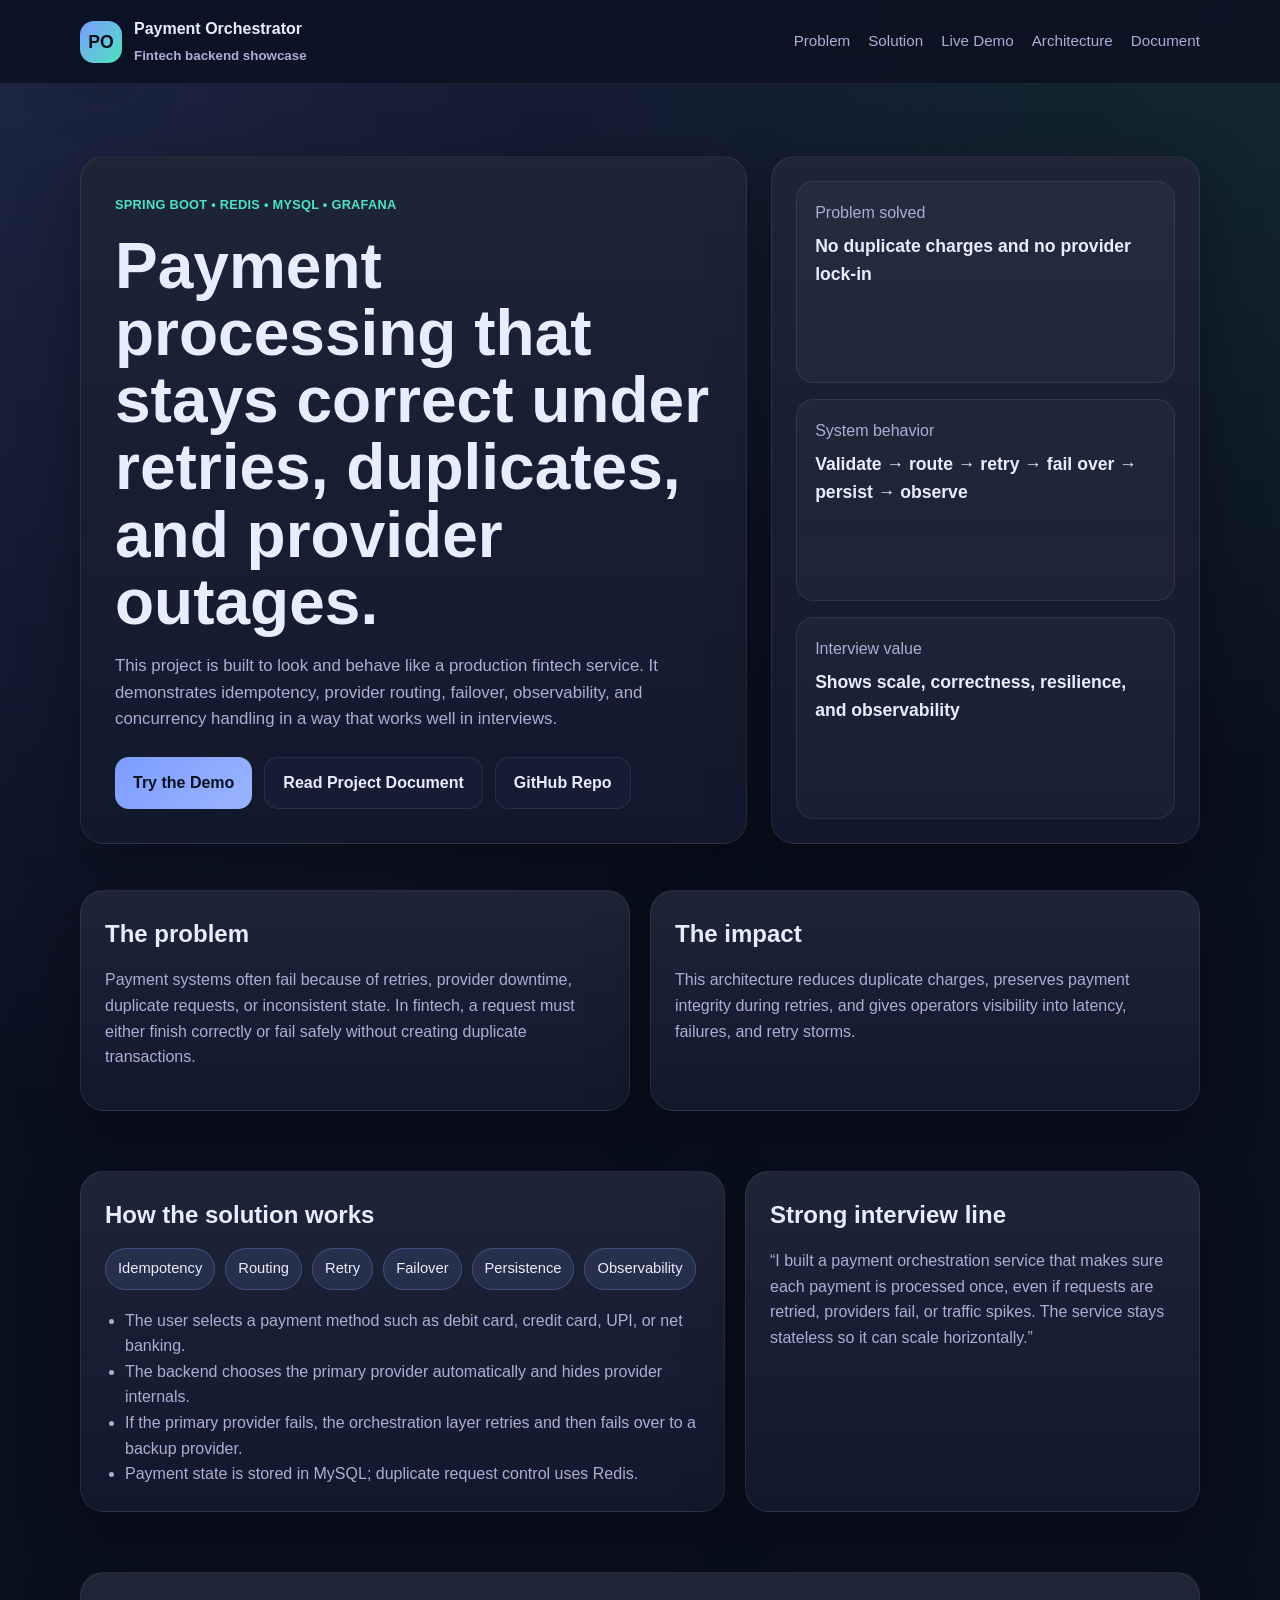
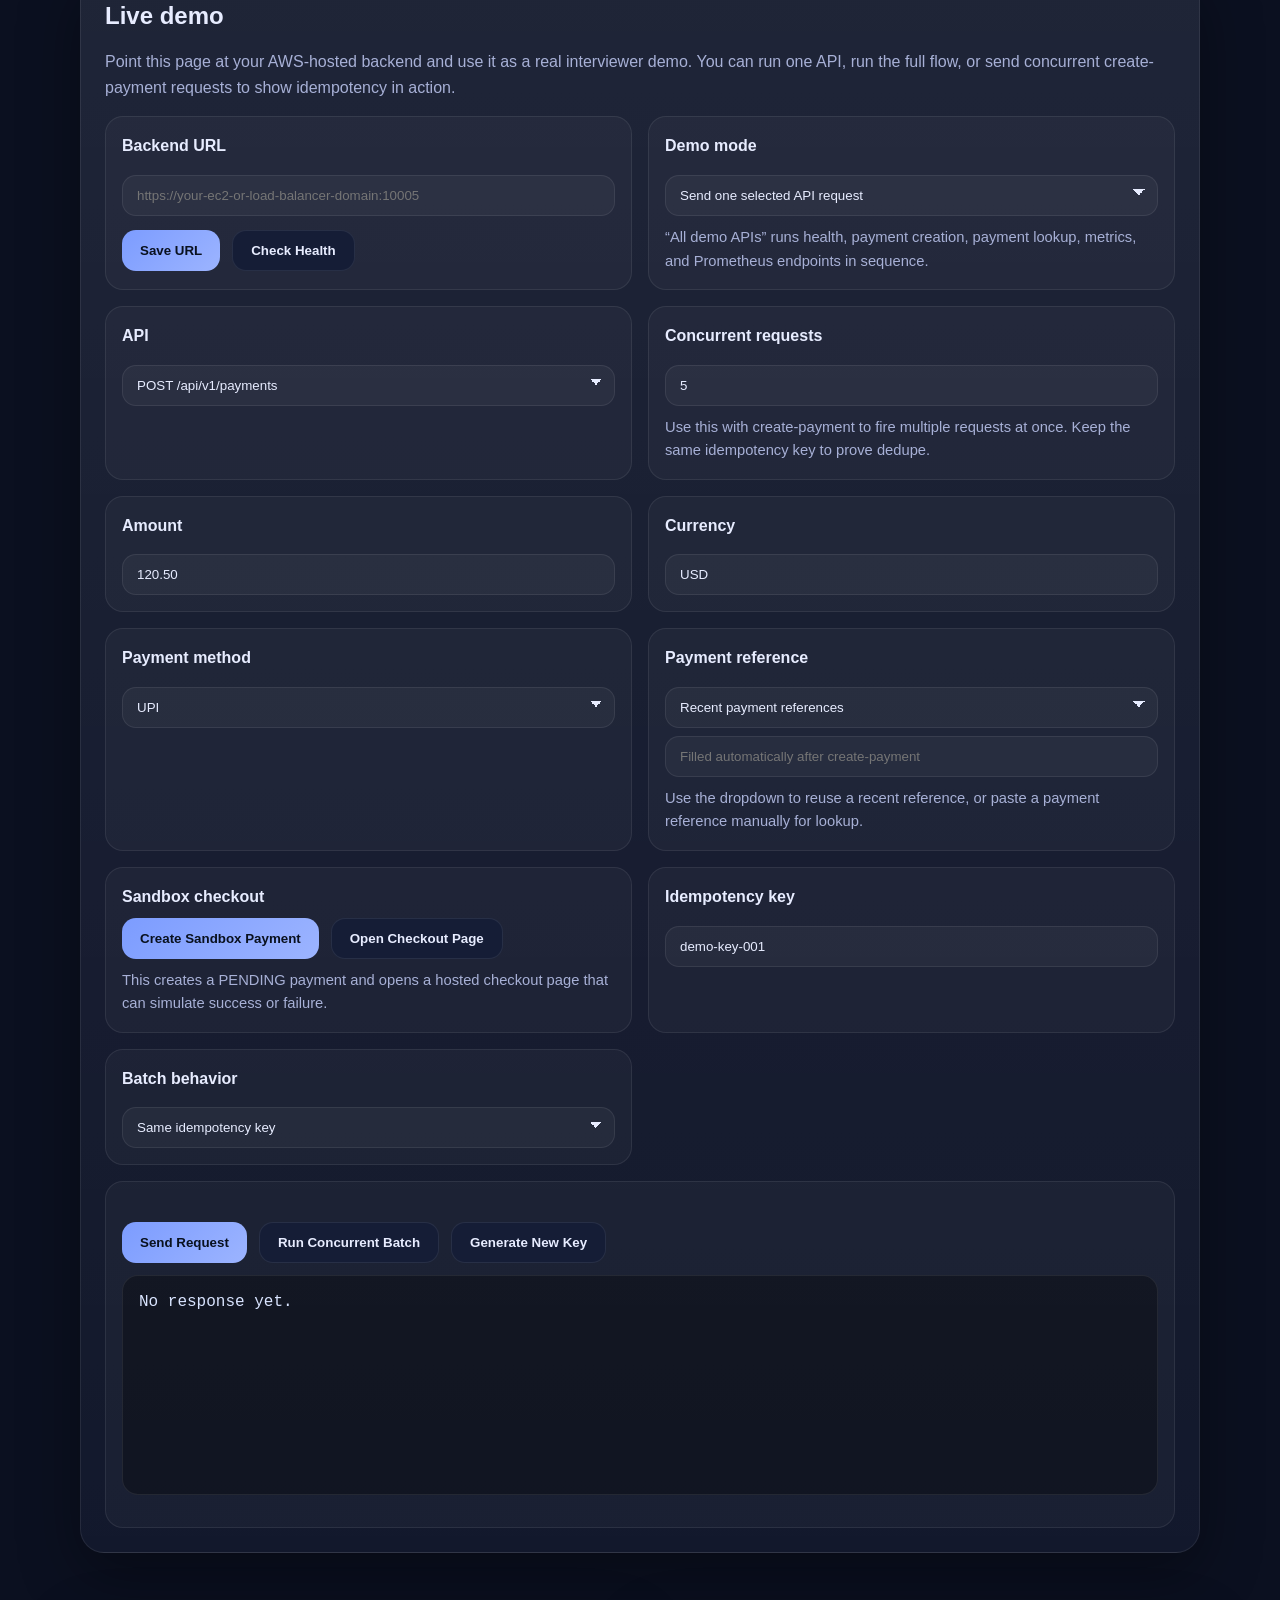
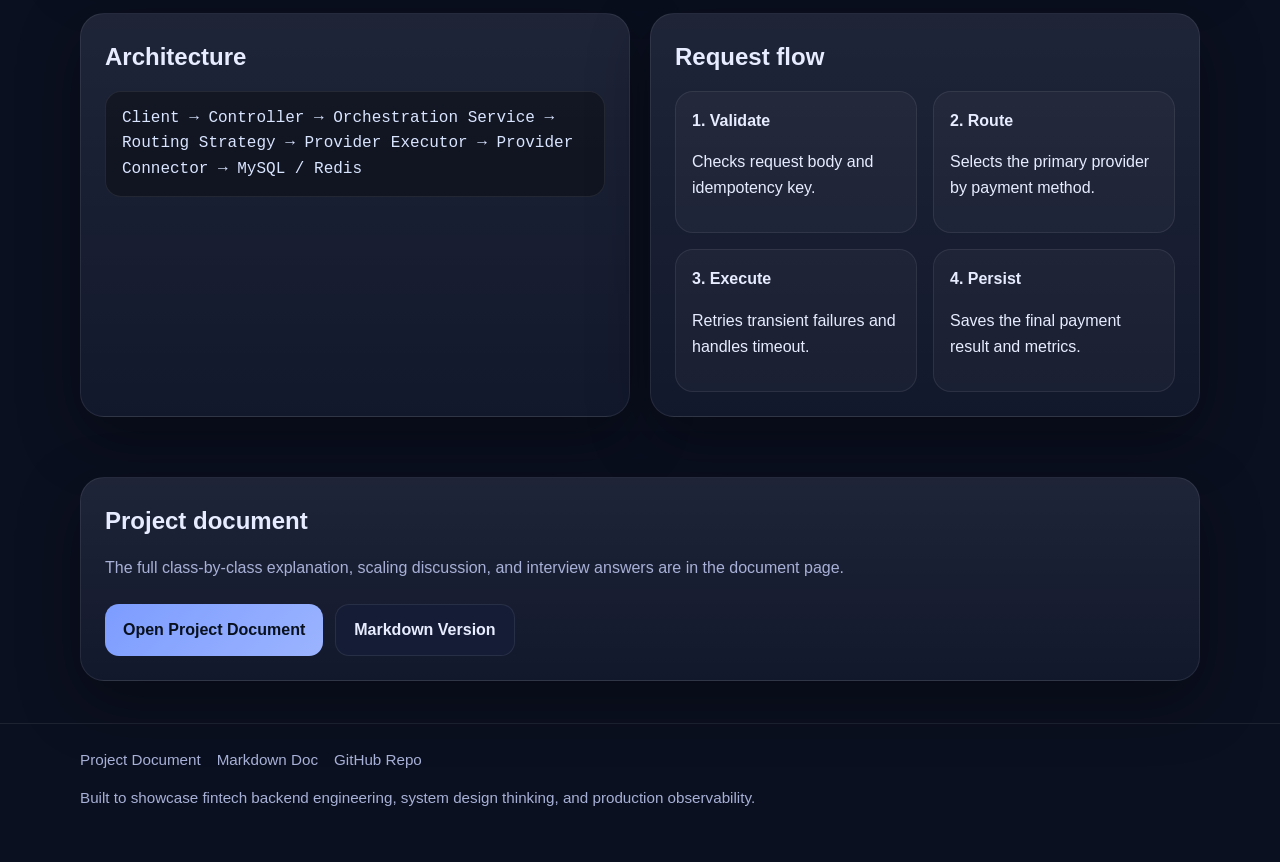
==== commit c602d5c0: "some issue fixes" ====
--- a/docs/index.html
+++ b/docs/index.html
@@ -200,6 +200,17 @@
               </div>
 
               <div class="step">
+                <h3>Sandbox checkout</h3>
+                <div class="cta-row" style="margin-top: 8px">
+                  <button class="btn primary" id="createSandboxPayment" type="button">Create Sandbox Payment</button>
+                  <button class="btn" id="openSandboxCheckout" type="button">Open Checkout Page</button>
+                </div>
+                <p class="muted small-copy">
+                  This creates a PENDING payment and opens a hosted checkout page that can simulate success or failure.
+                </p>
+              </div>
+
+              <div class="step">
                 <h3>Idempotency key</h3>
                 <input id="idempotencyKey" type="text" value="demo-key-001" class="form-control" />
               </div>
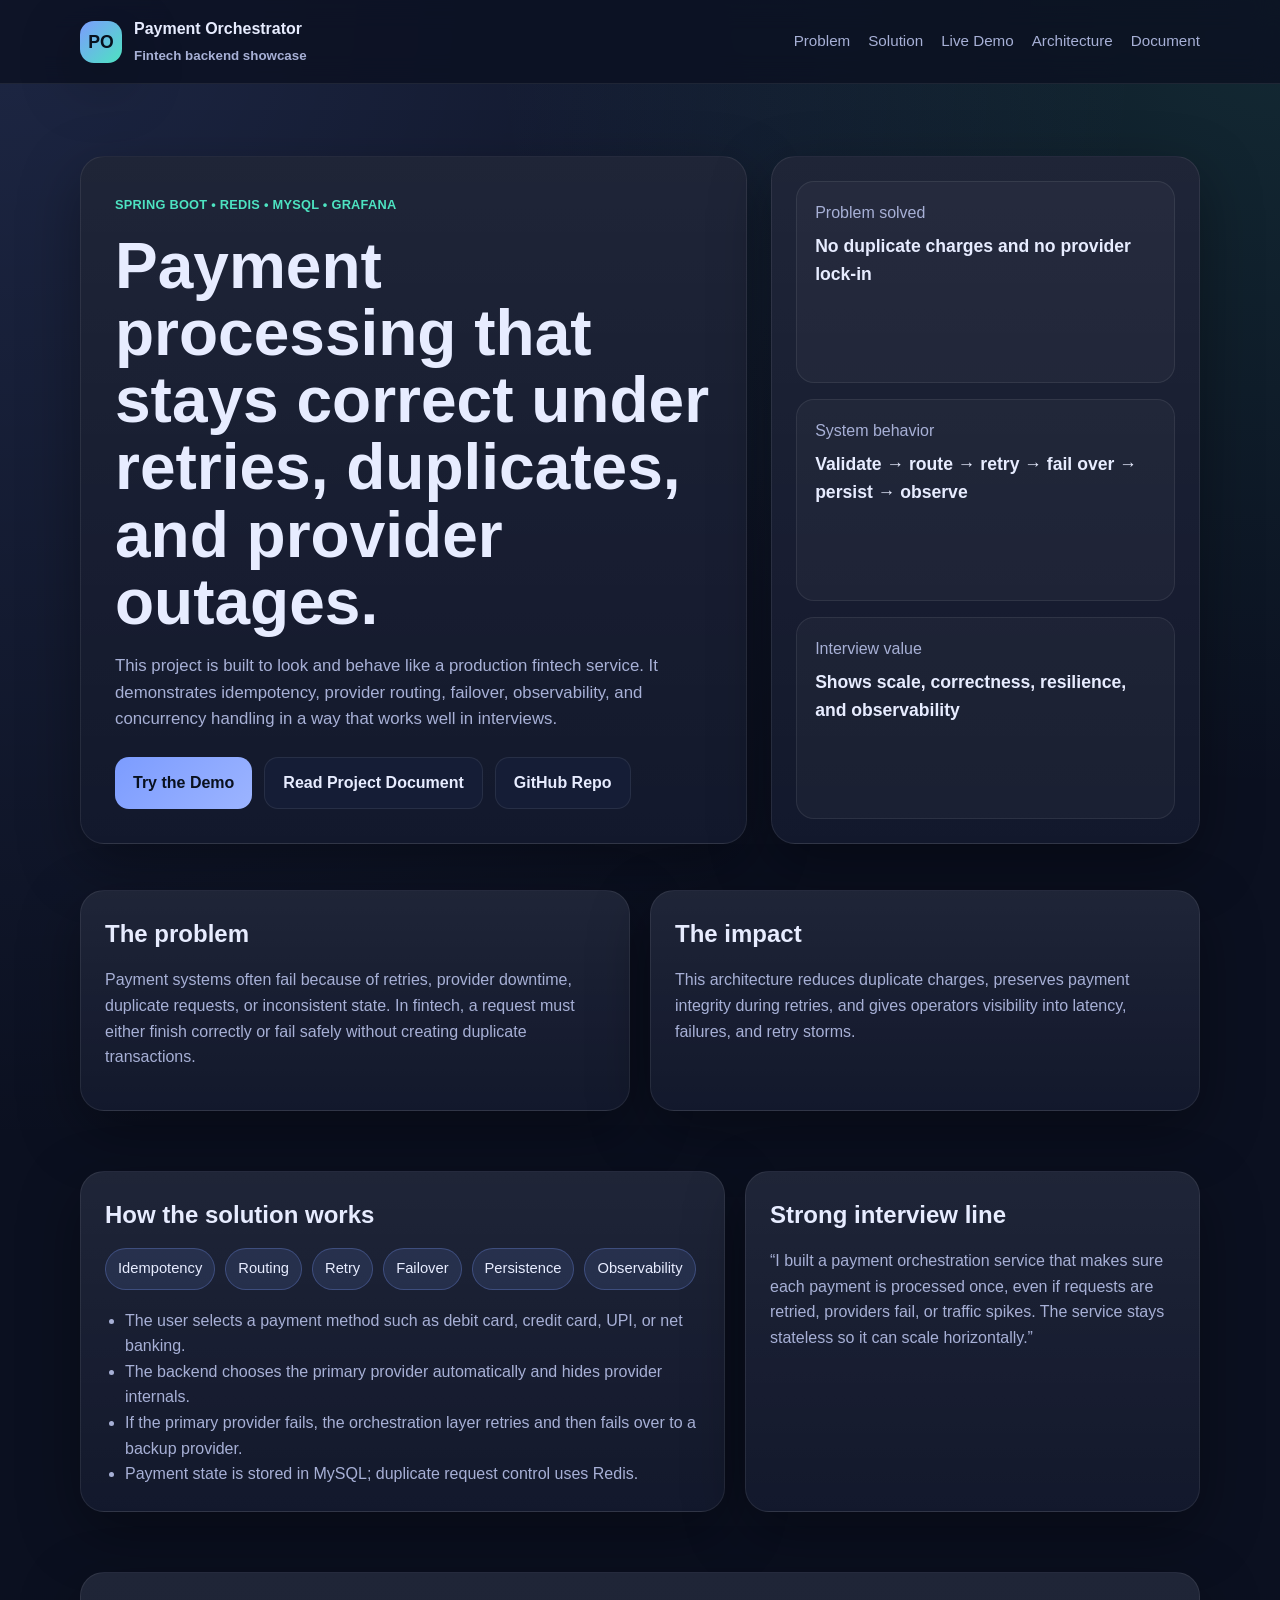
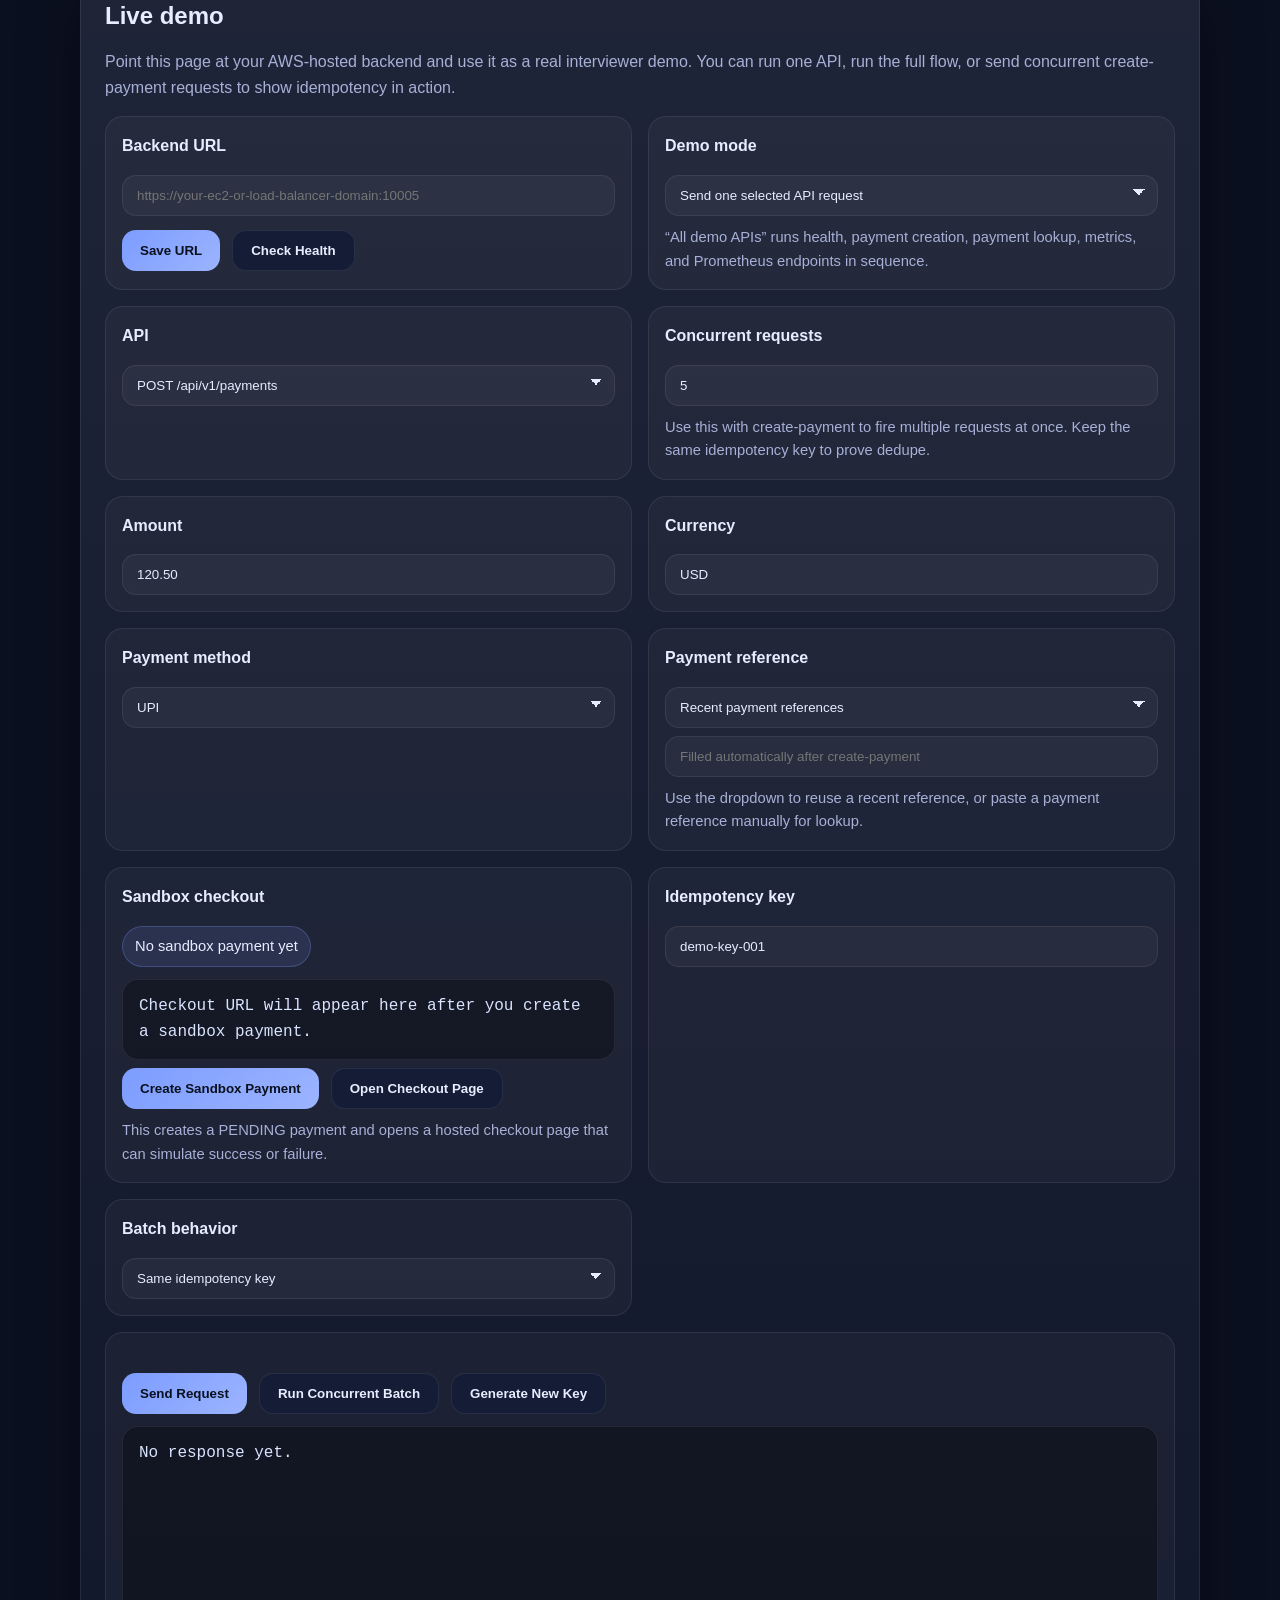
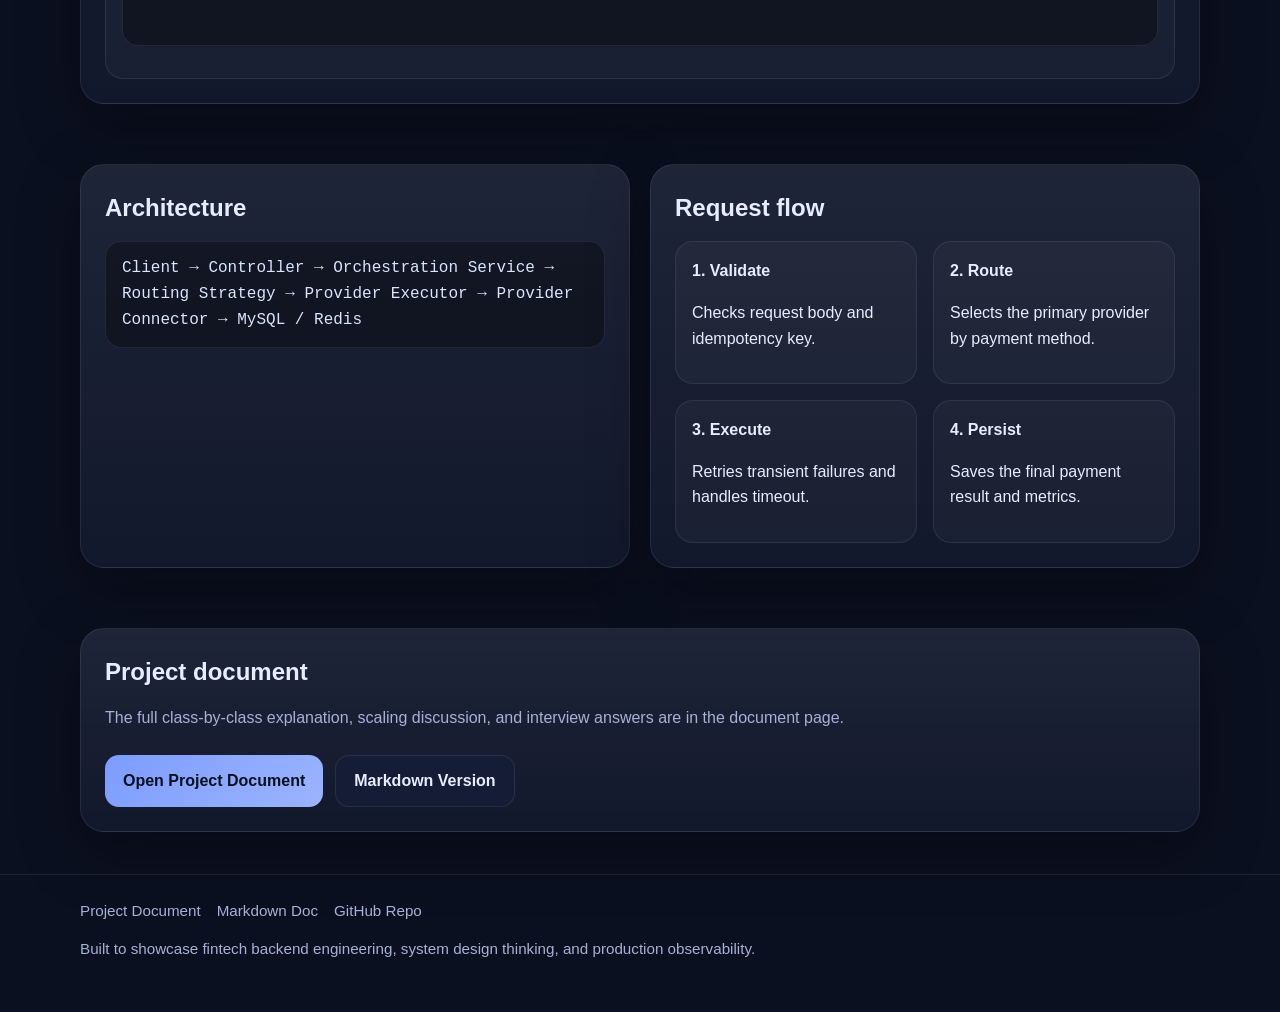
==== commit 5decb6f1: "issue fixes" ====
--- a/docs/index.html
+++ b/docs/index.html
@@ -201,6 +201,8 @@
 
               <div class="step">
                 <h3>Sandbox checkout</h3>
+                <div id="sandboxStatusBadge" class="pill" style="display: inline-flex; margin-top: 8px;">No sandbox payment yet</div>
+                <div id="sandboxCheckoutUrl" class="code" style="margin-top: 12px; word-break: break-all;">Checkout URL will appear here after you create a sandbox payment.</div>
                 <div class="cta-row" style="margin-top: 8px">
                   <button class="btn primary" id="createSandboxPayment" type="button">Create Sandbox Payment</button>
                   <button class="btn" id="openSandboxCheckout" type="button">Open Checkout Page</button>
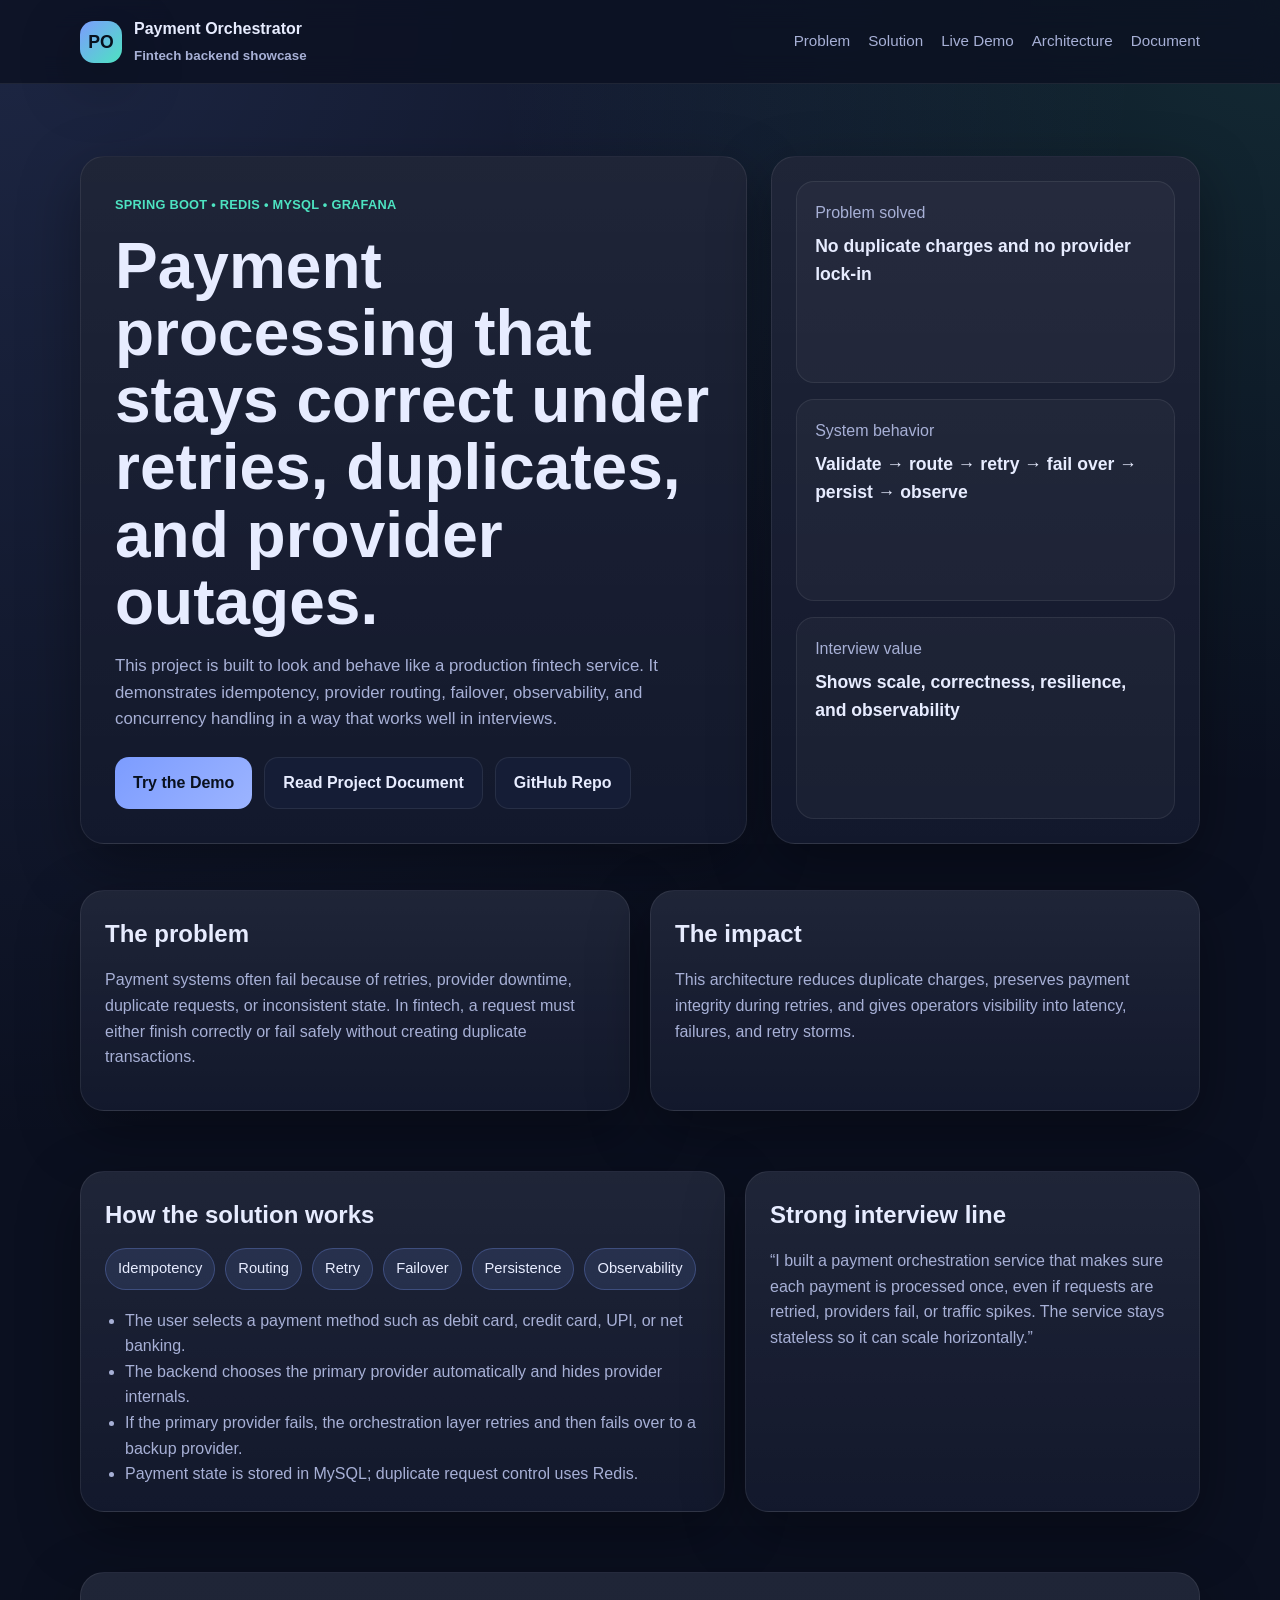
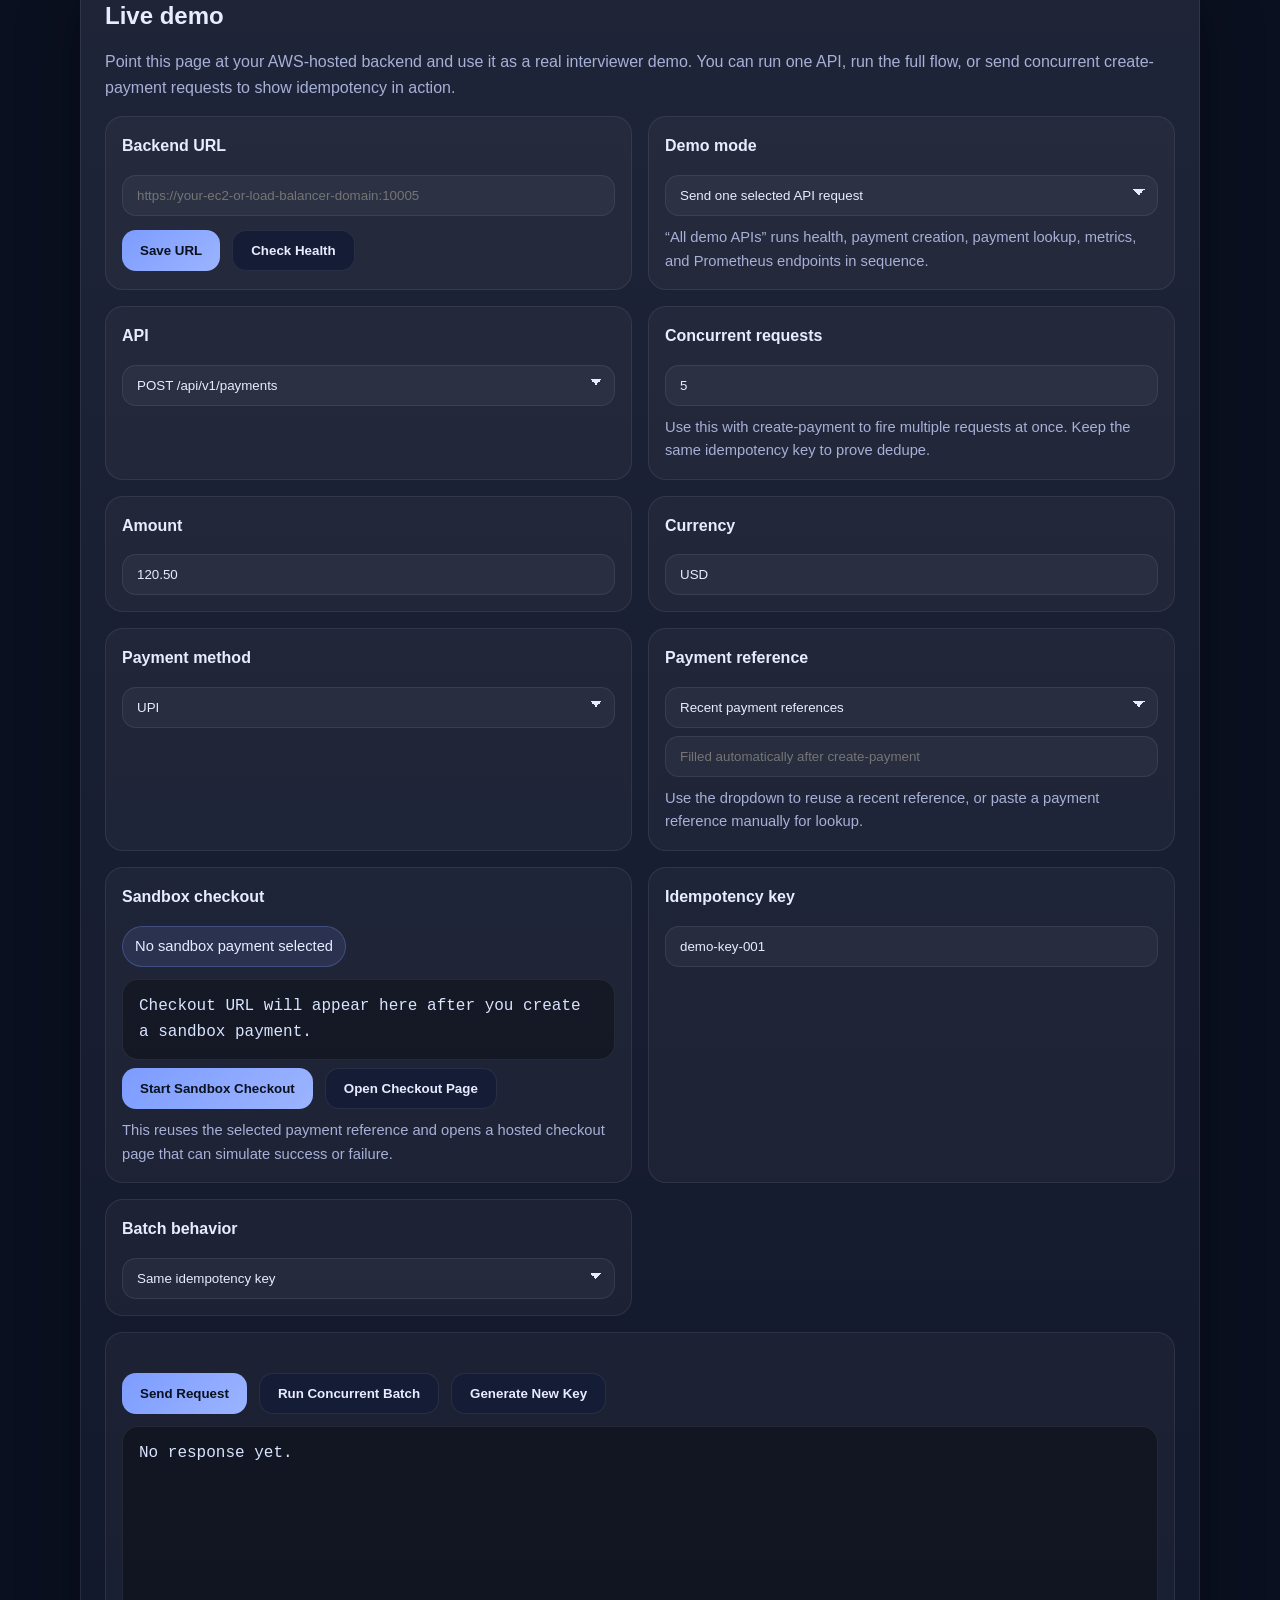
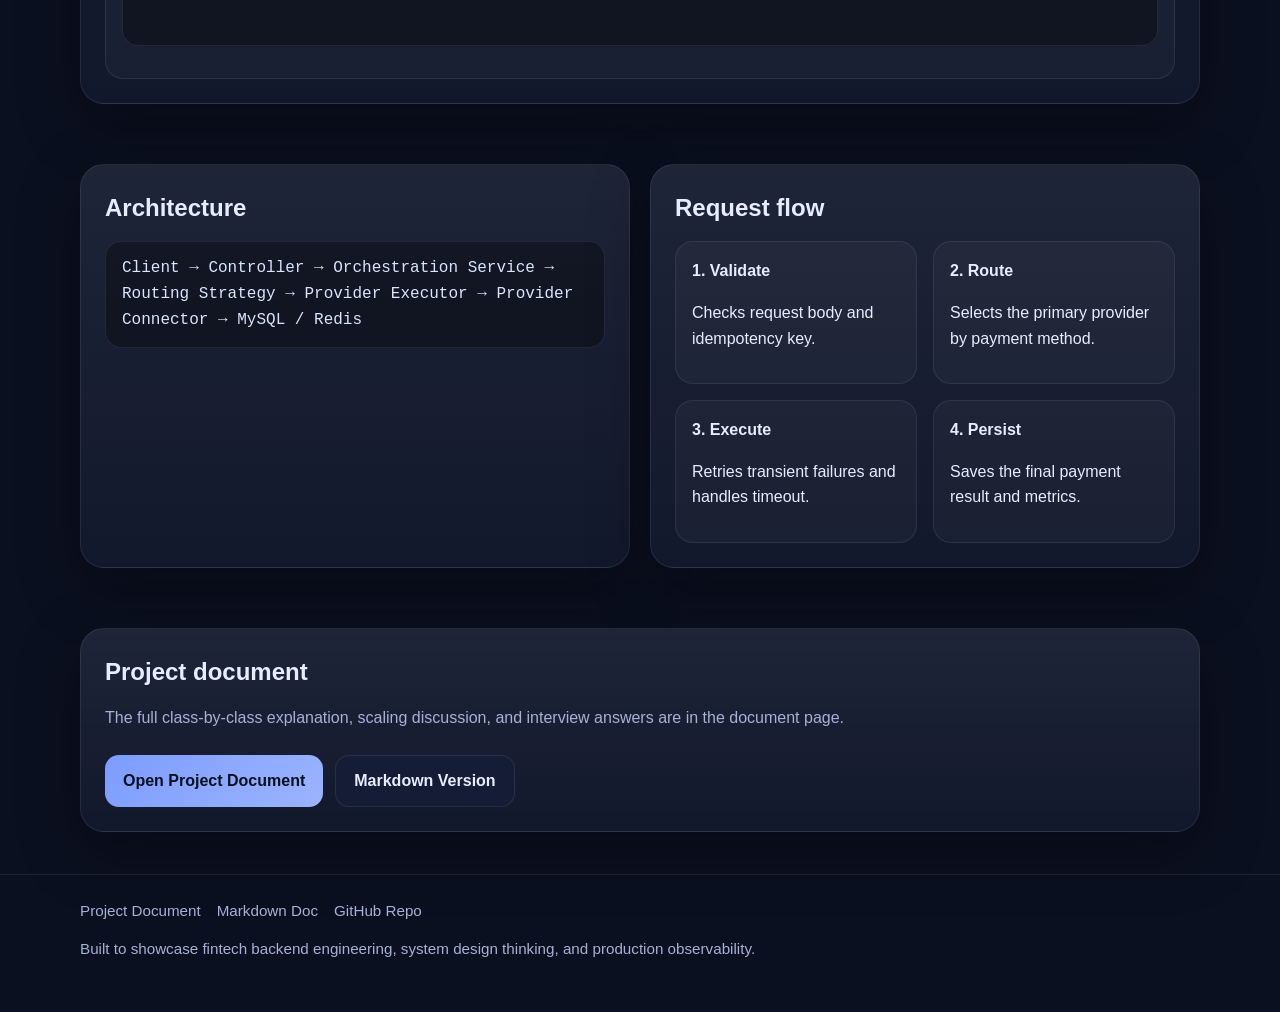
==== commit f7889348: "some logic changes" ====
--- a/docs/index.html
+++ b/docs/index.html
@@ -201,14 +201,14 @@
 
               <div class="step">
                 <h3>Sandbox checkout</h3>
-                <div id="sandboxStatusBadge" class="pill" style="display: inline-flex; margin-top: 8px;">No sandbox payment yet</div>
+                <div id="sandboxStatusBadge" class="pill" style="display: inline-flex; margin-top: 8px;">No sandbox payment selected</div>
                 <div id="sandboxCheckoutUrl" class="code" style="margin-top: 12px; word-break: break-all;">Checkout URL will appear here after you create a sandbox payment.</div>
                 <div class="cta-row" style="margin-top: 8px">
-                  <button class="btn primary" id="createSandboxPayment" type="button">Create Sandbox Payment</button>
+                  <button class="btn primary" id="createSandboxPayment" type="button">Start Sandbox Checkout</button>
                   <button class="btn" id="openSandboxCheckout" type="button">Open Checkout Page</button>
                 </div>
                 <p class="muted small-copy">
-                  This creates a PENDING payment and opens a hosted checkout page that can simulate success or failure.
+                  This reuses the selected payment reference and opens a hosted checkout page that can simulate success or failure.
                 </p>
               </div>
 
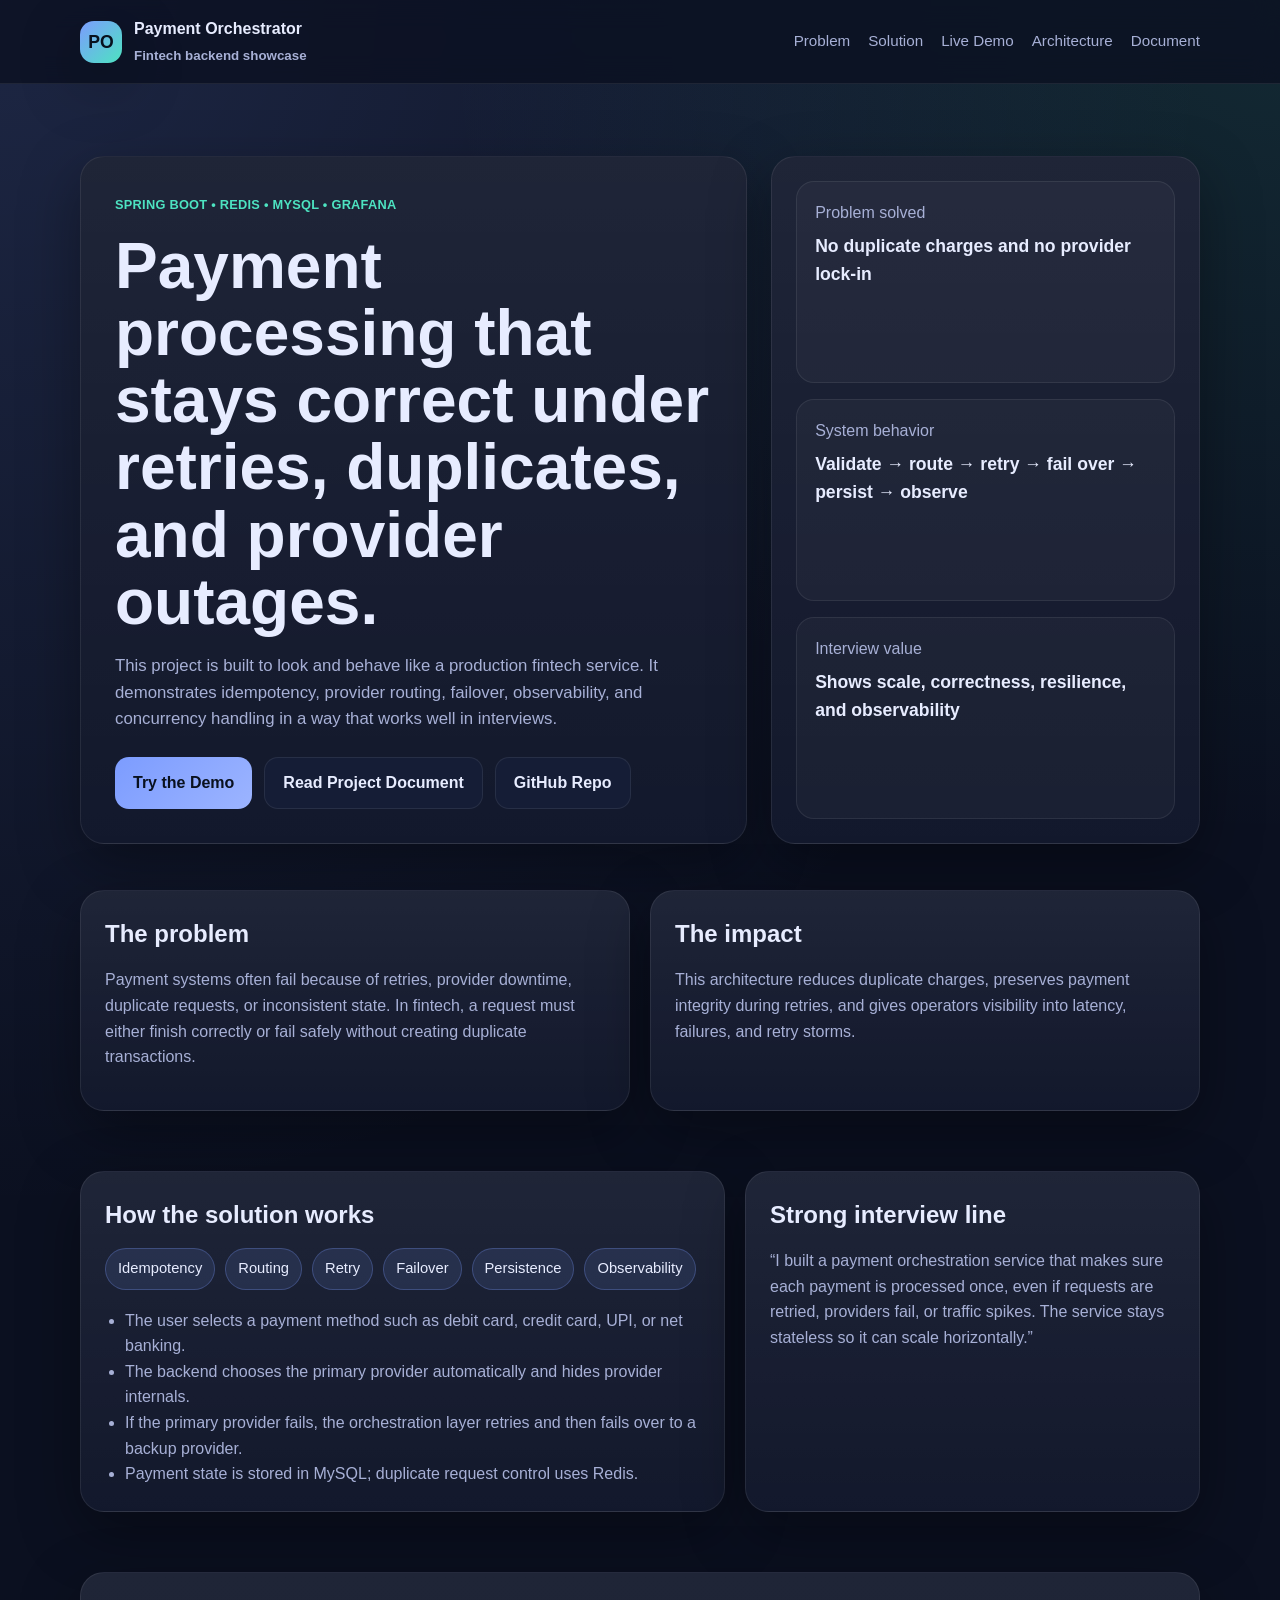
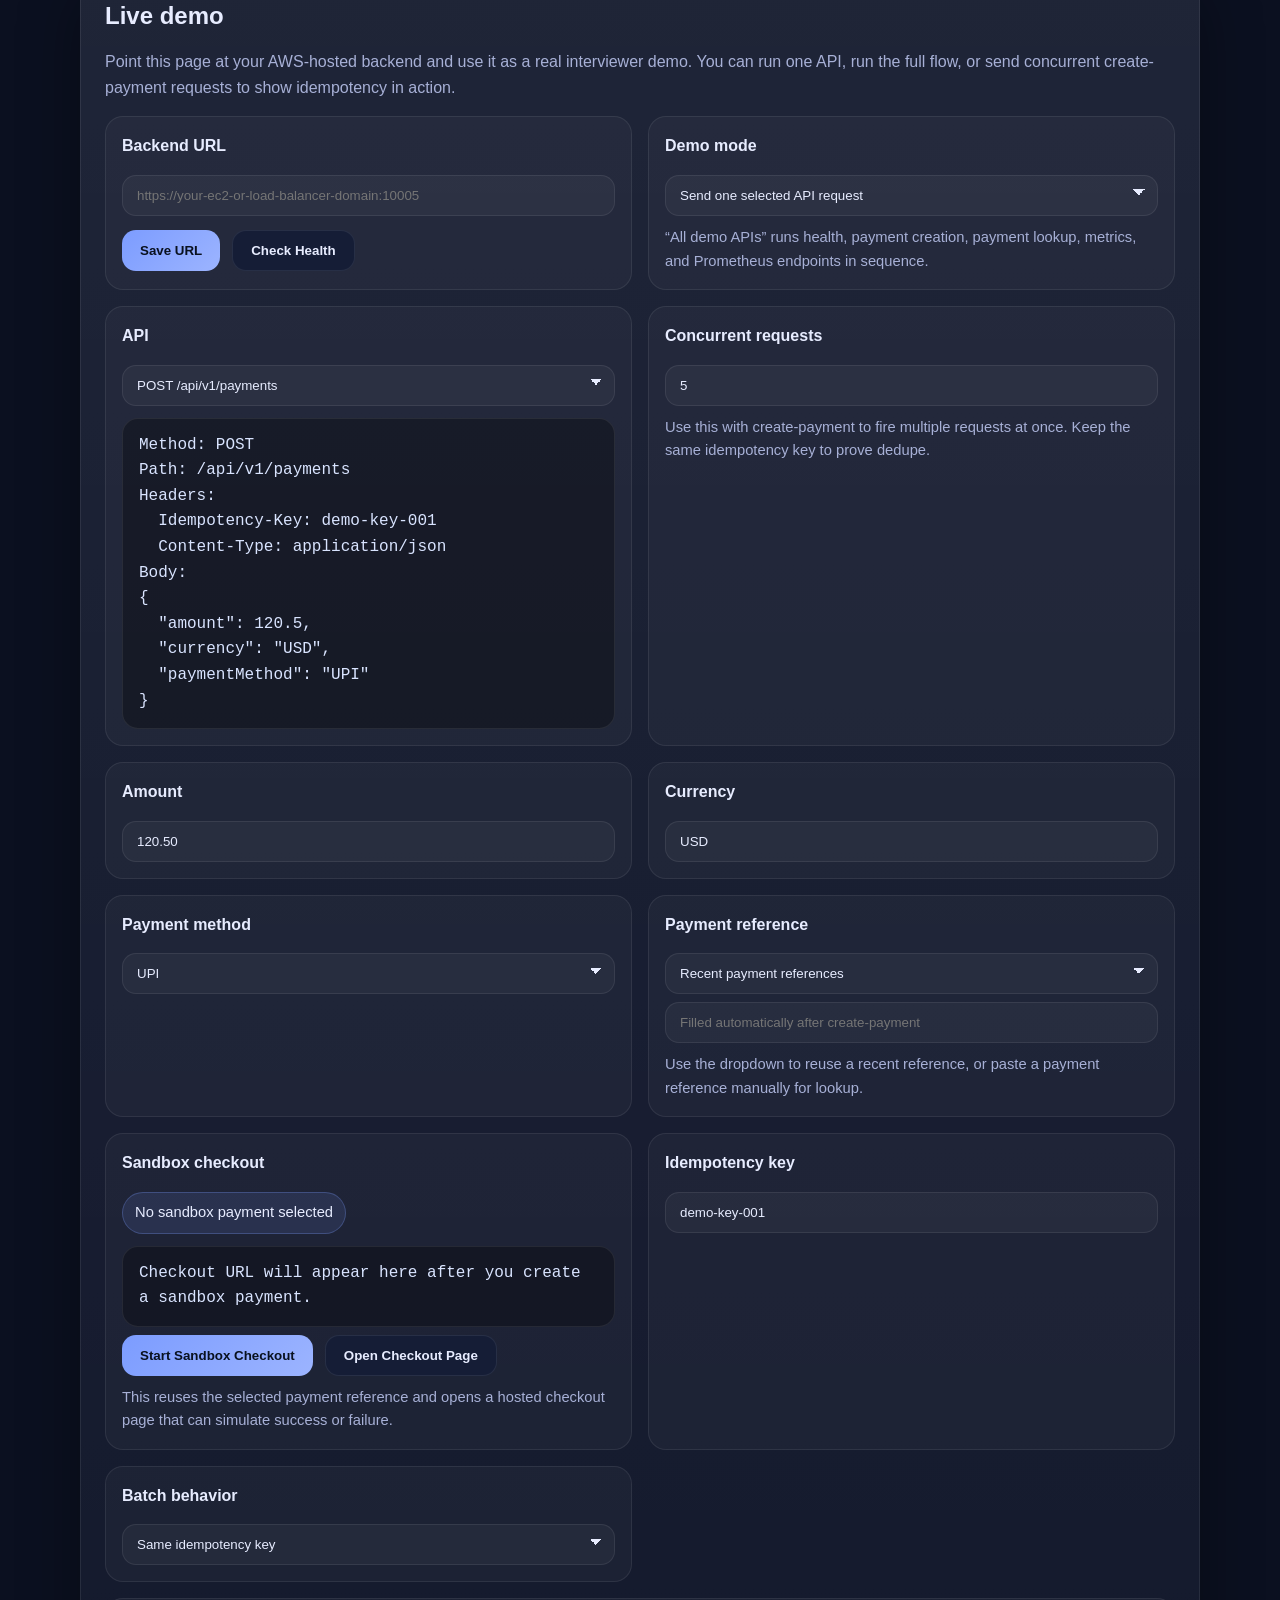
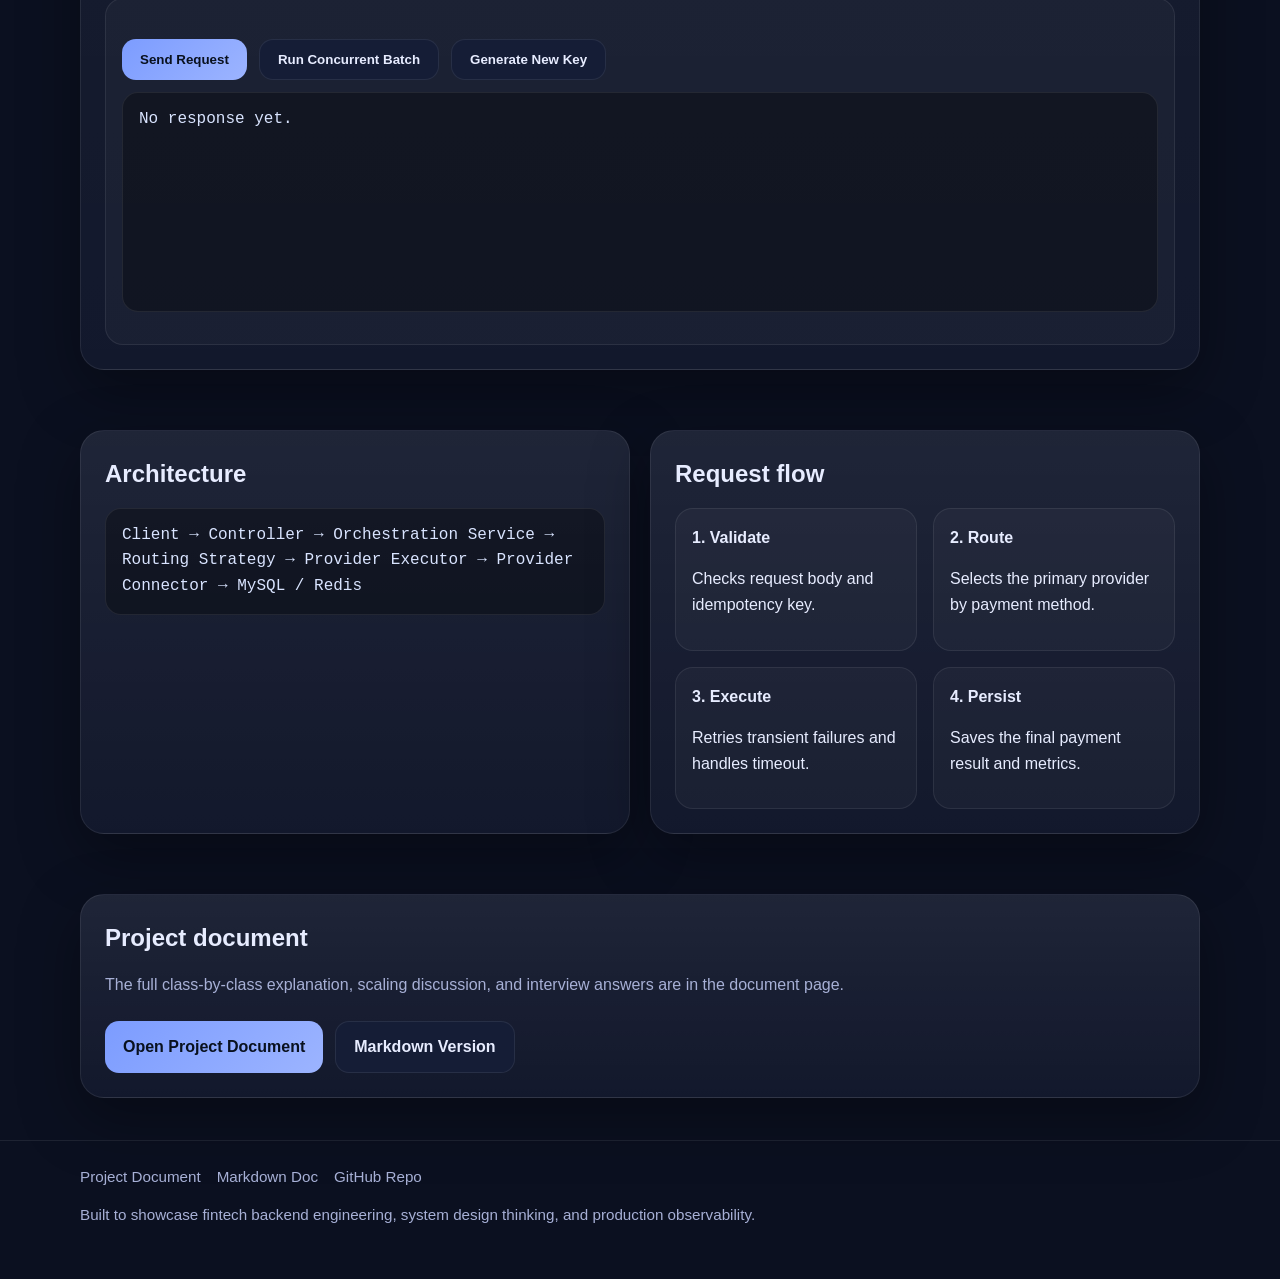
==== commit e07ef47f: "issue fixes" ====
--- a/docs/index.html
+++ b/docs/index.html
@@ -158,6 +158,7 @@
                   <option value="metrics">GET /api/v1/observability/metrics</option>
                   <option value="prometheus">GET /actuator/prometheus</option>
                 </select>
+                <div id="requestPreview" class="code" style="margin-top: 12px; white-space: pre-wrap; min-height: 120px;">Request preview will appear here.</div>
               </div>
 
               <div class="step">
